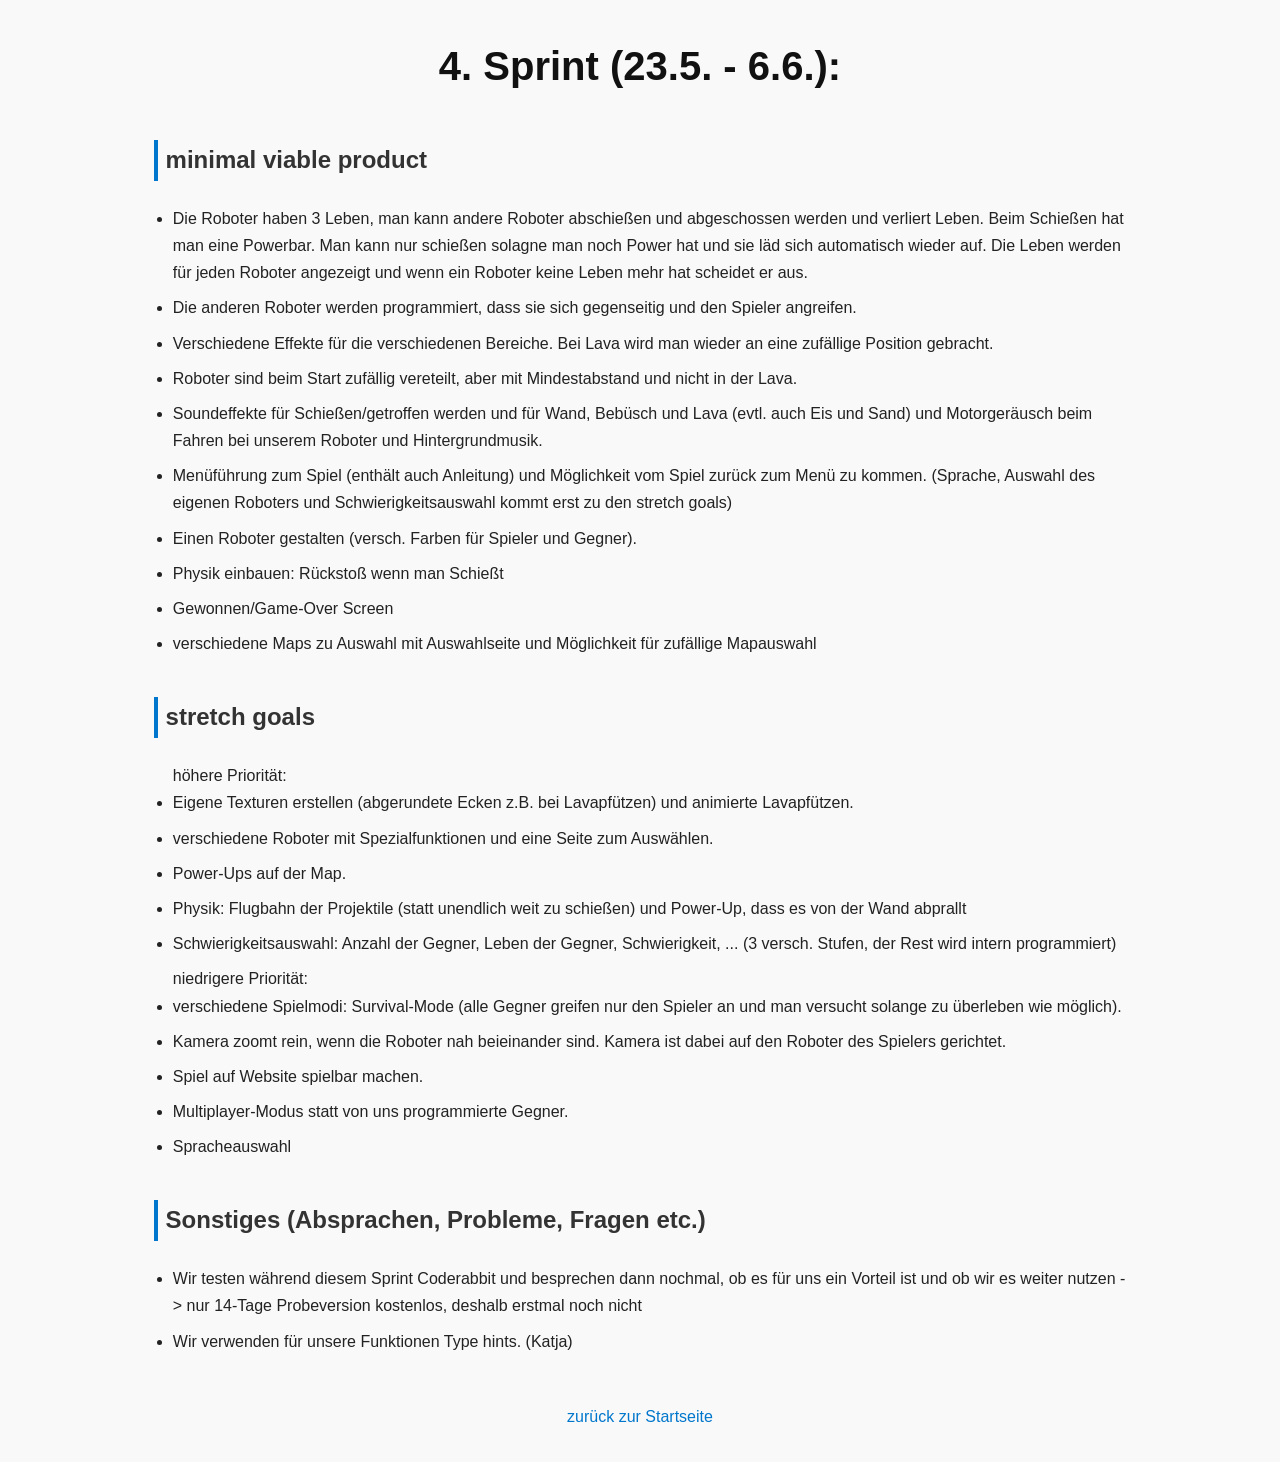
==== docs/Sprint_4/sprint4.html @ 11c81744 "remove names from goals and add decision for coderabbit" ====
<!DOCTYPE html>
<html>
<head>
    <meta charset="UTF-8">
    <title>4. Sprint</title>
    <link rel="stylesheet" href="../style.css">
</head>
<body>
    <h1>4. Sprint (23.5. - 6.6.):</h1>
    <h3>minimal viable product</h3>
    <ul>
        <li>
            Die Roboter haben 3 Leben, man kann andere Roboter abschießen und abgeschossen werden und verliert Leben.
            Beim Schießen hat man eine Powerbar. Man kann nur schießen solagne man noch Power hat und sie läd sich automatisch wieder auf.
            Die Leben werden für jeden Roboter angezeigt und wenn ein Roboter keine Leben mehr hat scheidet er aus.
        </li>
        <li>
            Die anderen Roboter werden programmiert, dass sie sich gegenseitig und den Spieler angreifen.
        </li>
        <li>
            Verschiedene Effekte für die verschiedenen Bereiche. Bei Lava wird man wieder an eine zufällige Position gebracht.
        </li>
        <li>
            Roboter sind beim Start zufällig vereteilt, aber mit Mindestabstand und nicht in der Lava.
        </li>
        <li>
            Soundeffekte für Schießen/getroffen werden und für Wand, Bebüsch und Lava (evtl. auch Eis und Sand)
            und Motorgeräusch beim Fahren bei unserem Roboter und Hintergrundmusik.
        </li>
        <li>
            Menüführung zum Spiel (enthält auch Anleitung) und Möglichkeit vom Spiel zurück zum Menü zu kommen.
            (Sprache, Auswahl des eigenen Roboters und Schwierigkeitsauswahl kommt erst zu den stretch goals)
        </li>
        <li>
            Einen Roboter gestalten (versch. Farben für Spieler und Gegner).
        </li>
        <li>
            Physik einbauen: Rückstoß wenn man Schießt
        </li>
        <li>
            Gewonnen/Game-Over Screen
        </li>
        <li>
            verschiedene Maps zu Auswahl mit Auswahlseite und Möglichkeit für zufällige Mapauswahl
        </li>
    </ul>
    <h3>stretch goals</h3>
    <ul>
        höhere Priorität:
        <li>
            Eigene Texturen erstellen (abgerundete Ecken z.B. bei Lavapfützen) und animierte Lavapfützen.
        </li>
        <li>
            verschiedene Roboter mit Spezialfunktionen und eine Seite zum Auswählen.
        </li>
        <li>
            Power-Ups auf der Map.
        </li>
        <li>
            Physik: Flugbahn der Projektile (statt unendlich weit zu schießen) und Power-Up, dass es von der Wand abprallt
        </li>
        <li>
            Schwierigkeitsauswahl: Anzahl der Gegner, Leben der Gegner, Schwierigkeit, ...
            (3 versch. Stufen, der Rest wird intern programmiert)
        </li>
        niedrigere Priorität:
        <li>
            verschiedene Spielmodi: Survival-Mode (alle Gegner greifen nur den Spieler an und man versucht solange zu überleben
            wie möglich).
        </li>
        <li>
            Kamera zoomt rein, wenn die Roboter nah beieinander sind. Kamera ist dabei auf den Roboter des Spielers gerichtet.
        </li>
        <li>
            Spiel auf Website spielbar machen.
        </li>
        <li>
            Multiplayer-Modus statt von uns programmierte Gegner.
        </li>
        <li>
            Spracheauswahl
        </li>
    </ul>
    
    <h3>Sonstiges (Absprachen, Probleme, Fragen etc.)</h3>
    <ul>
        <li>
            Wir testen während diesem Sprint Coderabbit und besprechen dann nochmal, ob es für uns ein Vorteil ist
            und ob wir es weiter nutzen -> nur 14-Tage Probeversion kostenlos, deshalb erstmal noch nicht
        </li>
        <li>
            Wir verwenden für unsere Funktionen Type hints.
            (Katja)
        </li>
    </ul>
    
    <a style="display: block; text-align: center;" href="../index.html">zurück zur Startseite</a>
</body>
</html>
---- docs/style.css ----
/* Grundlayout */
body {
    background-color: #f9f9f9;
    font-family: 'Inter', 'Segoe UI', Tahoma, sans-serif;
    color: #222;
    margin: 0;
    padding: 0 12%;
    line-height: 1.7;
}

/* Überschriften */
h1 {
    text-align: center;
    font-size: 2.5rem;
    color: #111;
    margin-top: 2rem;
}

h2, h3 {
    margin-top: 2.5rem;
    color: #333;
    font-size: 1.5rem;
    border-left: 4px solid #0077cc;
    padding-left: 0.5rem;
}

/* Listen */
ul {
    padding-left: 1.2rem;
    margin: 1rem 0;
}

ul li {
    margin-bottom: 0.5rem;
    font-size: 1rem;
}

/* Farbige Listenelemente */
li[style*="black"] { color: #444; }
li[style*="green"] { color: #317c2f; }
li[style*="red"] { color: #c0392b; }
li[style*="orange"] { color: #e67e22; }
li[style*="lightskyblue"] { color: #3498db; }

/* Text */
p {
    margin: 1rem 0;
    font-size: 1.05rem;
}

/* Code-Styling */
code {
    background-color: #f0f0f0;
    font-family: 'Courier New', monospace;
    padding: 0.2em 0.4em;
    border-radius: 4px;
    color: #555;
}

/* Bilder */
img {
    display: block;
    margin: 1rem auto;
    max-width: 100%;
    border-radius: 6px;
    box-shadow: 0 2px 8px rgba(0,0,0,0.05);
}

/* Videos */
video {
    display: block;
    margin: 1rem auto;
    max-width: 100%;
    border-radius: 6px;
    box-shadow: 0 2px 8px rgba(0,0,0,0.05);
}

/* Link unten */
a {
    display: block;
    text-align: center;
    margin: 3rem 0 2rem;
    font-size: 1rem;
    text-decoration: none;
    color: #0077cc;
    transition: color 0.3s ease;
}

a:hover {
    color: #005fa3;
}
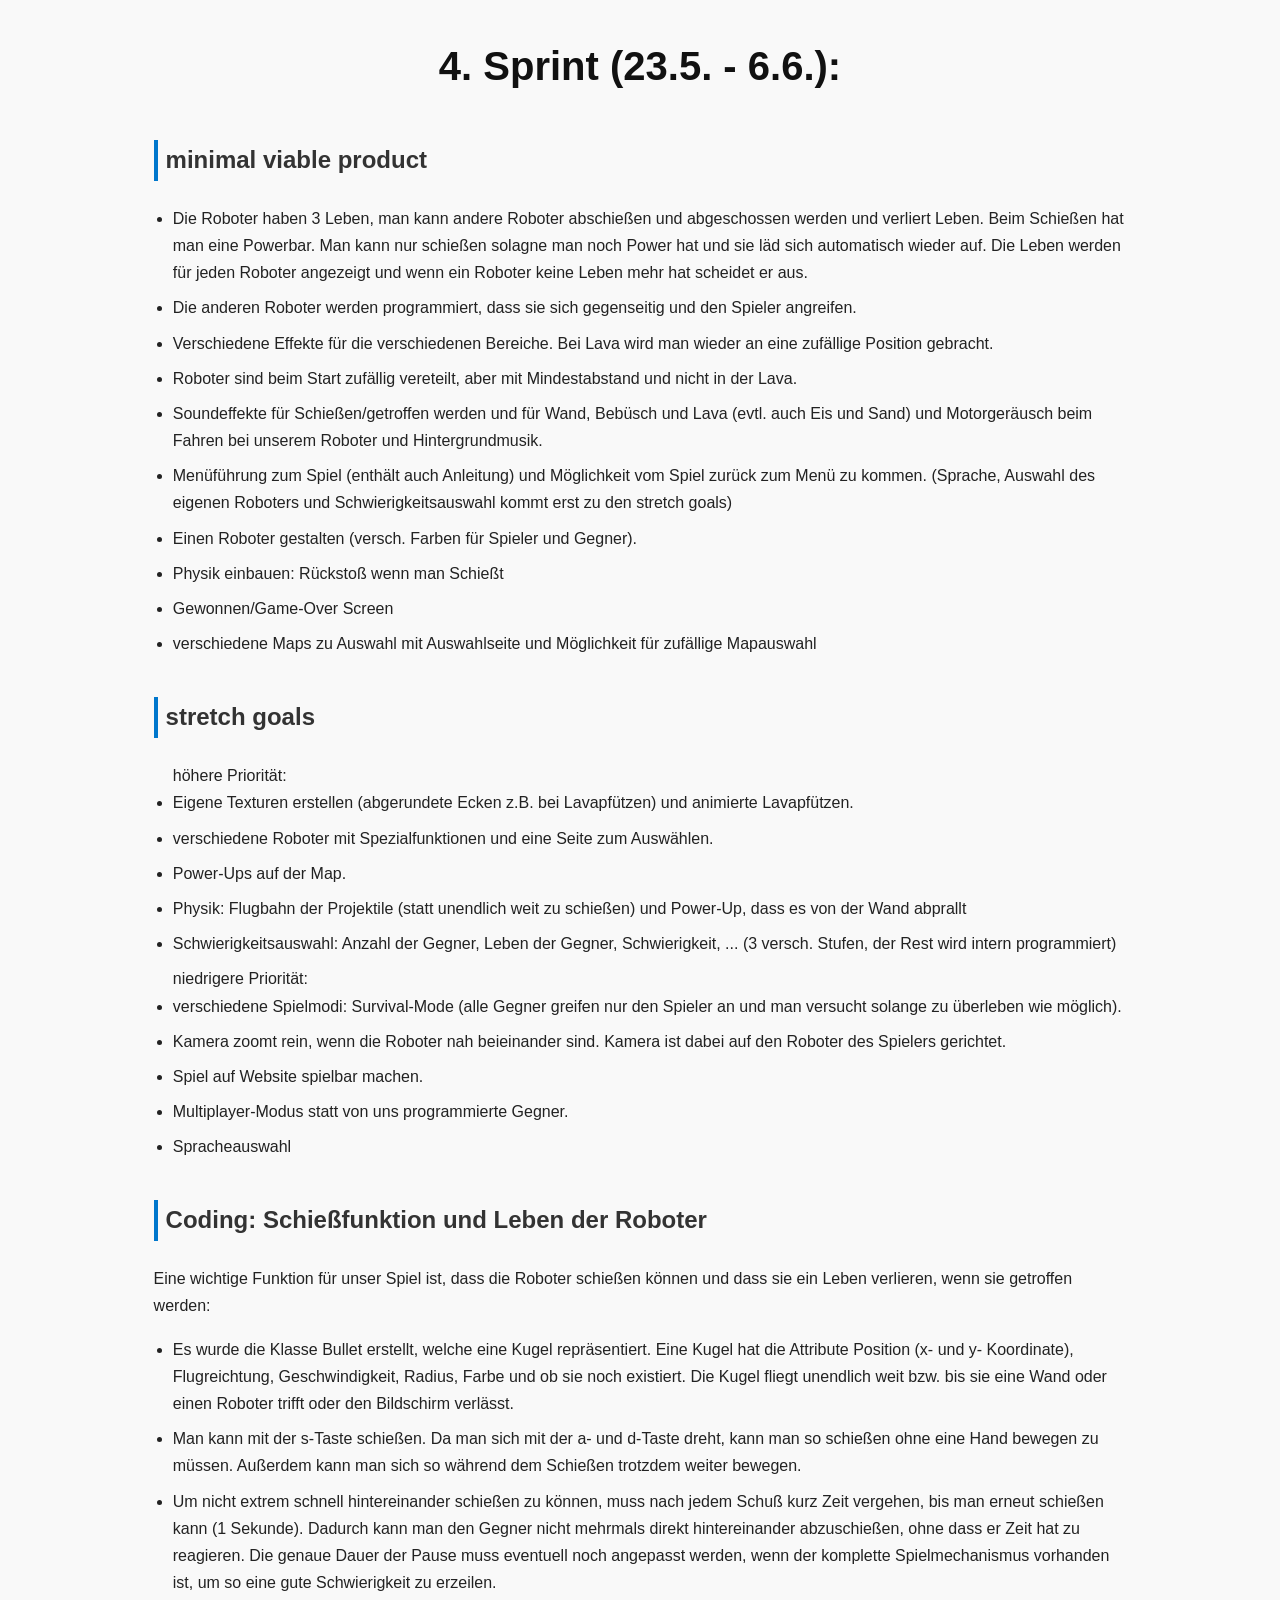
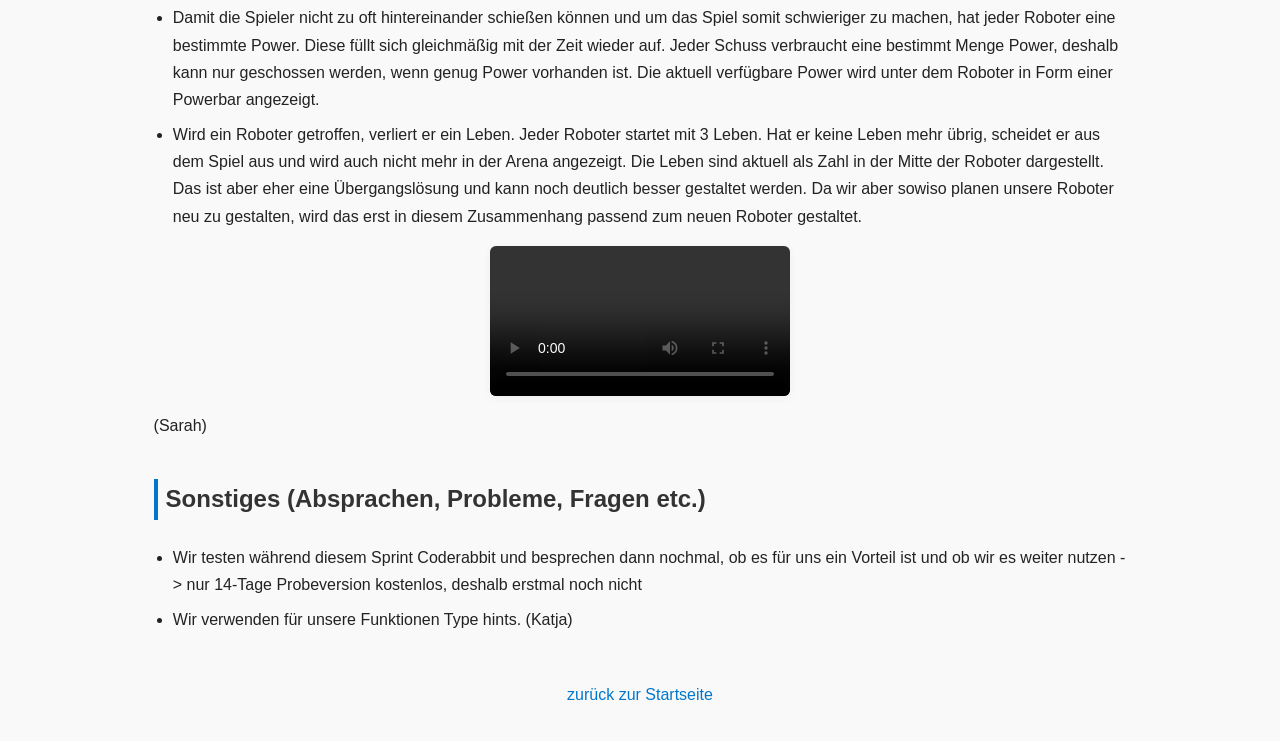
==== commit 6f1b4b4e: "add documentation for lives and shooting" ====
--- a/docs/Sprint_4/sprint4.html
+++ b/docs/Sprint_4/sprint4.html
@@ -81,6 +81,42 @@
             Spracheauswahl
         </li>
     </ul>
+
+    <h3>Coding: Schießfunktion und Leben der Roboter</h3>
+    Eine wichtige Funktion für unser Spiel ist, dass die Roboter schießen können und dass sie ein Leben verlieren, 
+    wenn sie getroffen werden:
+    <ul>
+        <li>
+            Es wurde die Klasse Bullet erstellt, welche eine Kugel repräsentiert. Eine Kugel hat die Attribute Position (x- und y-
+            Koordinate), Flugreichtung, Geschwindigkeit, Radius, Farbe und ob sie noch existiert. Die Kugel fliegt unendlich weit
+             bzw. bis sie eine Wand oder einen Roboter trifft oder den Bildschirm verlässt.
+        </li>
+        <li>
+            Man kann mit der s-Taste schießen. Da man sich mit der a- und d-Taste dreht, kann man so schießen ohne eine Hand bewegen zu müssen.
+            Außerdem kann man sich so während dem Schießen trotzdem weiter bewegen.
+        </li>
+        <li>
+            Um nicht extrem schnell hintereinander schießen zu können, muss nach jedem Schuß kurz Zeit vergehen, bis man erneut schießen kann
+             (1 Sekunde). Dadurch kann man den Gegner nicht mehrmals direkt hintereinander abzuschießen, 
+            ohne dass er Zeit hat zu reagieren. Die genaue Dauer der Pause muss eventuell noch angepasst werden, wenn der komplette Spielmechanismus
+            vorhanden ist, um so eine gute Schwierigkeit zu erzeilen.
+        </li>
+        <li>
+            Damit die Spieler nicht zu oft hintereinander schießen können und um das Spiel somit schwieriger zu machen, hat jeder Roboter eine bestimmte Power.
+            Diese füllt sich gleichmäßig mit der Zeit wieder auf. Jeder Schuss verbraucht eine bestimmt Menge Power, 
+            deshalb kann nur geschossen werden, wenn genug Power vorhanden ist. Die aktuell verfügbare Power wird unter dem Roboter in Form einer Powerbar angezeigt.
+        </li>
+        <li>Wird ein Roboter getroffen, verliert er ein Leben. Jeder Roboter startet mit 3 Leben. Hat er keine Leben mehr übrig, scheidet er aus dem Spiel aus 
+            und wird auch nicht mehr in der Arena angezeigt.
+            Die Leben sind aktuell als Zahl in der Mitte der Roboter dargestellt. Das ist aber eher eine Übergangslösung und kann noch deutlich besser gestaltet werden.
+            Da wir aber sowiso planen unsere Roboter neu zu gestalten, wird das erst in diesem Zusammenhang passend zum neuen Roboter gestaltet.
+        </li>
+    </ul>
+    <video controls>
+        <source src="screenshots/video_shooting_lives.mp4" type="video/mp4">
+        Das Video kann nicht angezeigt werden.
+    </video>
+    (Sarah)
     
     <h3>Sonstiges (Absprachen, Probleme, Fragen etc.)</h3>
     <ul>
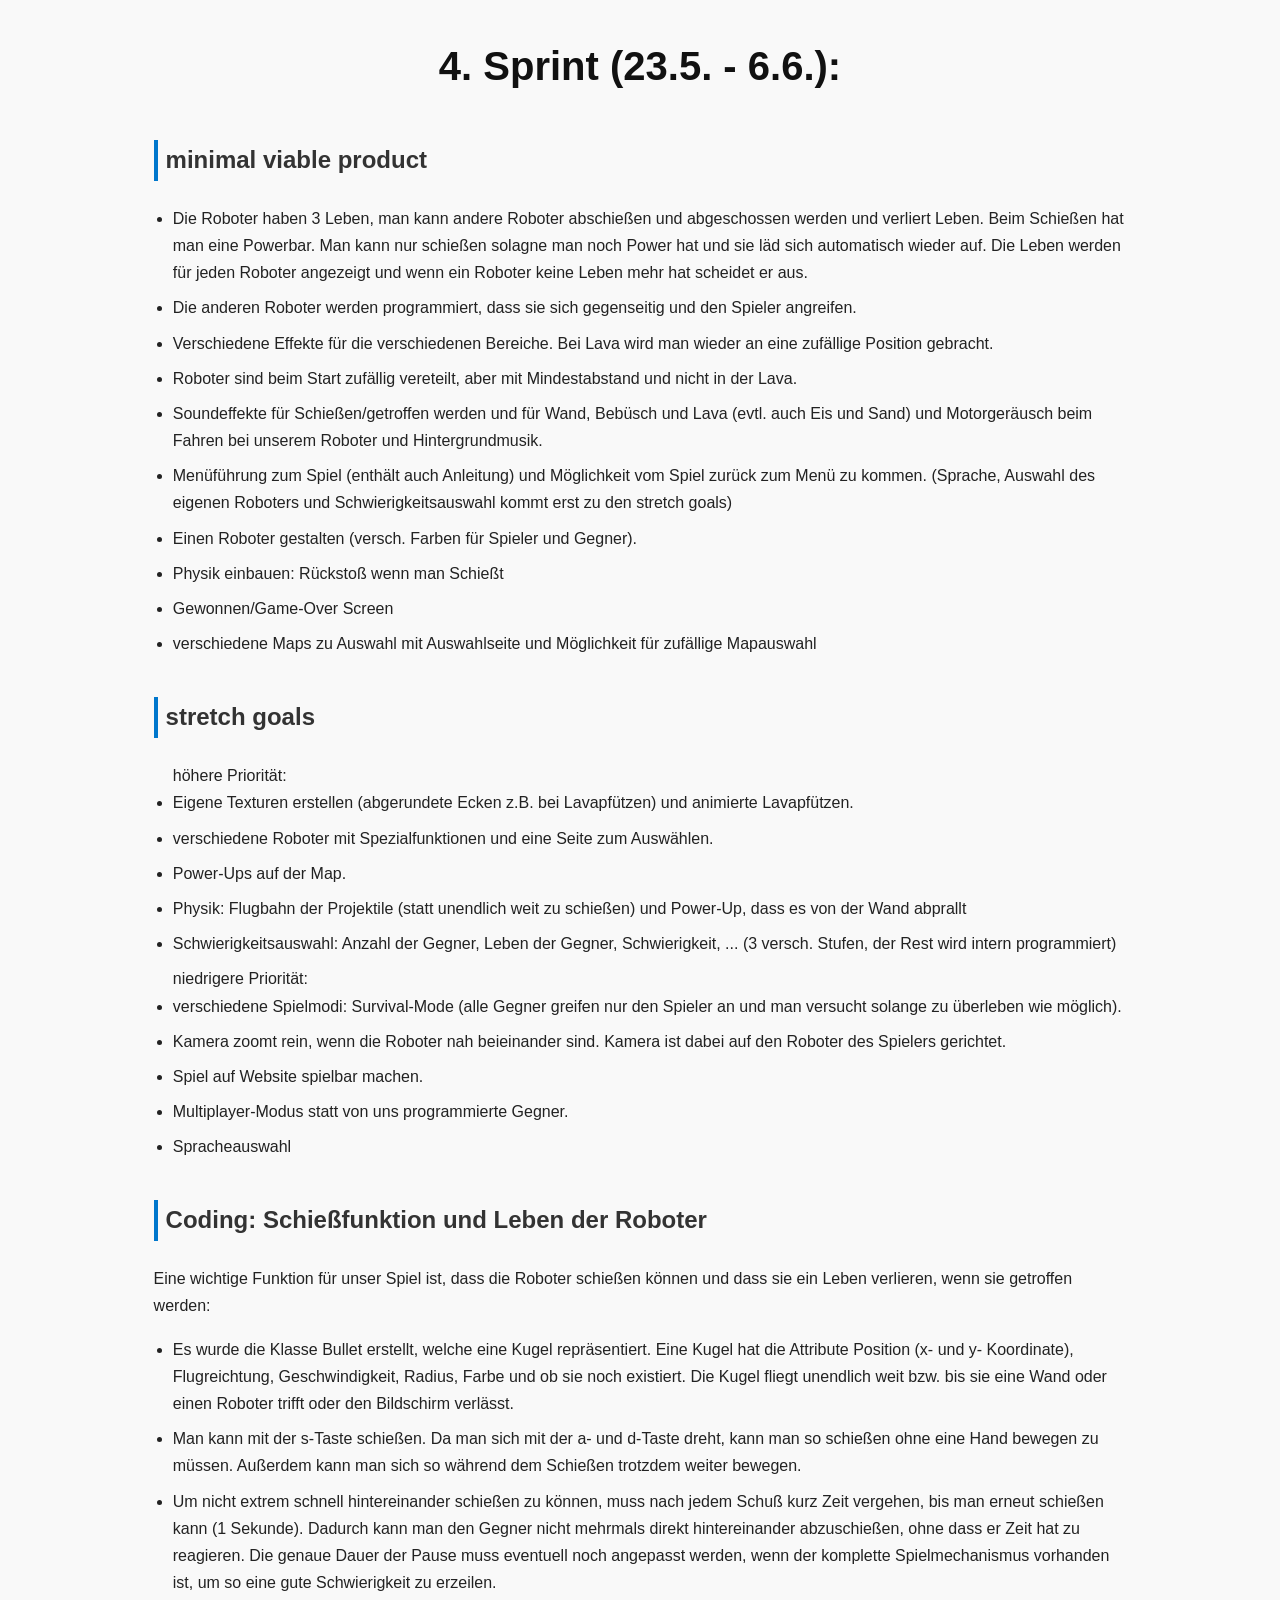
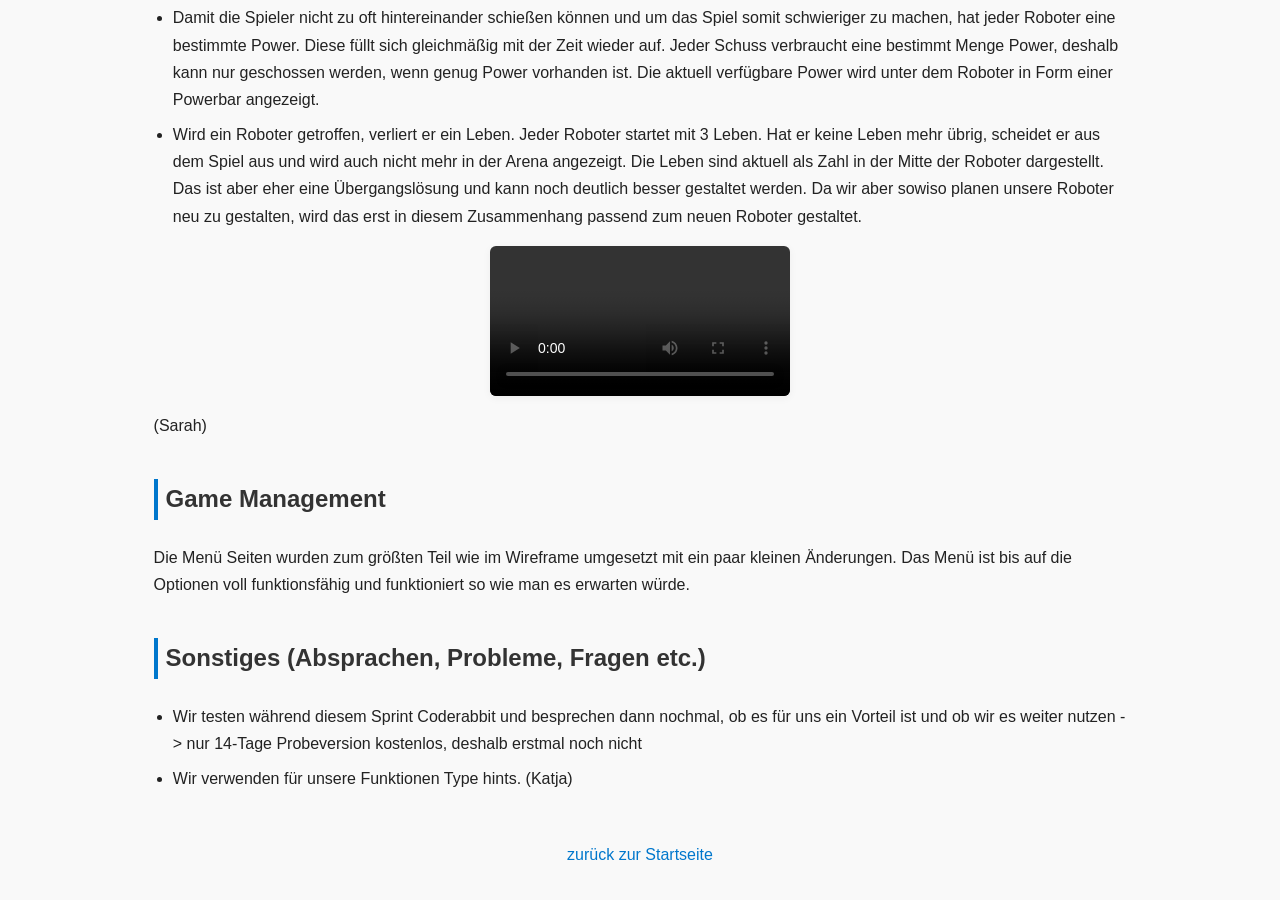
==== commit 4b1f4224: "nico text" ====
--- a/docs/Sprint_4/sprint4.html
+++ b/docs/Sprint_4/sprint4.html
@@ -117,6 +117,10 @@
         Das Video kann nicht angezeigt werden.
     </video>
     (Sarah)
+
+    <h3>Game Management</h3>
+    Die Menü Seiten wurden zum größten Teil wie im Wireframe umgesetzt mit ein paar kleinen Änderungen.
+    Das Menü ist bis auf die Optionen voll funktionsfähig und funktioniert so wie man es erwarten würde.
     
     <h3>Sonstiges (Absprachen, Probleme, Fragen etc.)</h3>
     <ul>
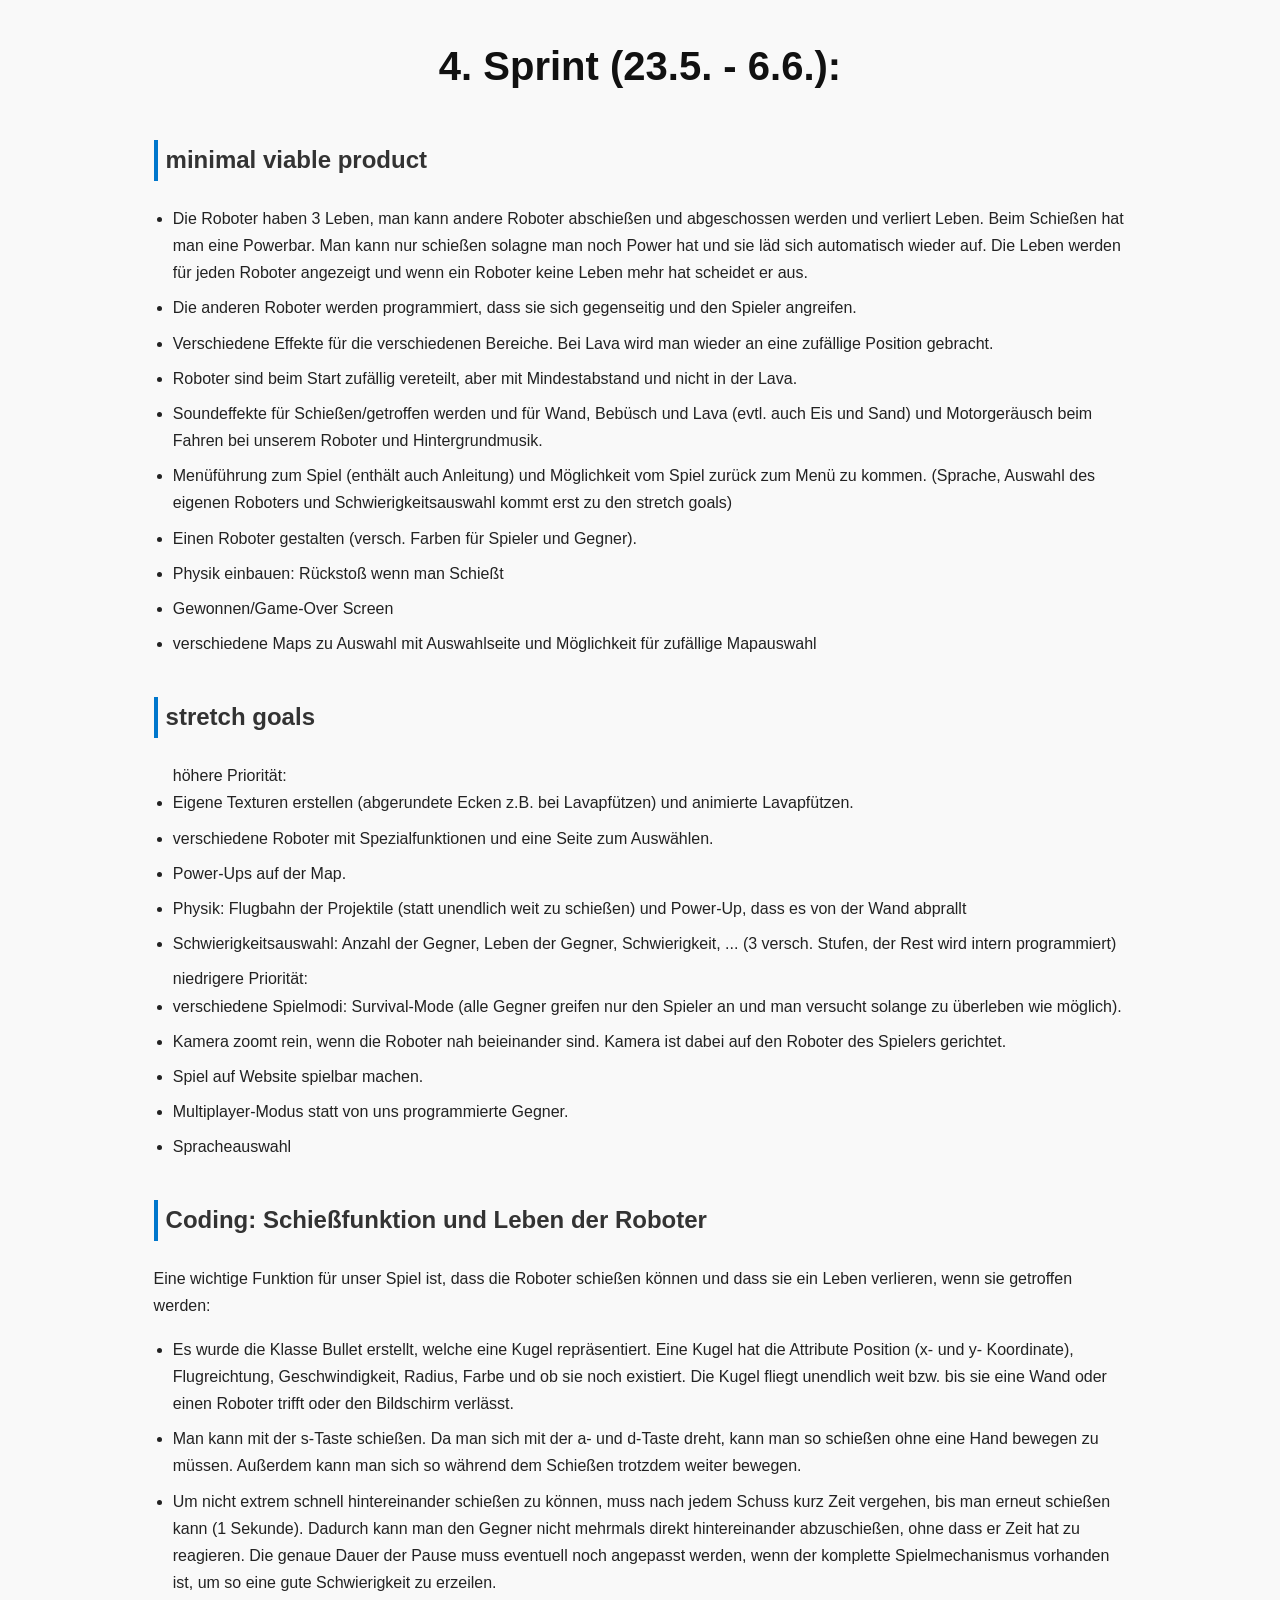
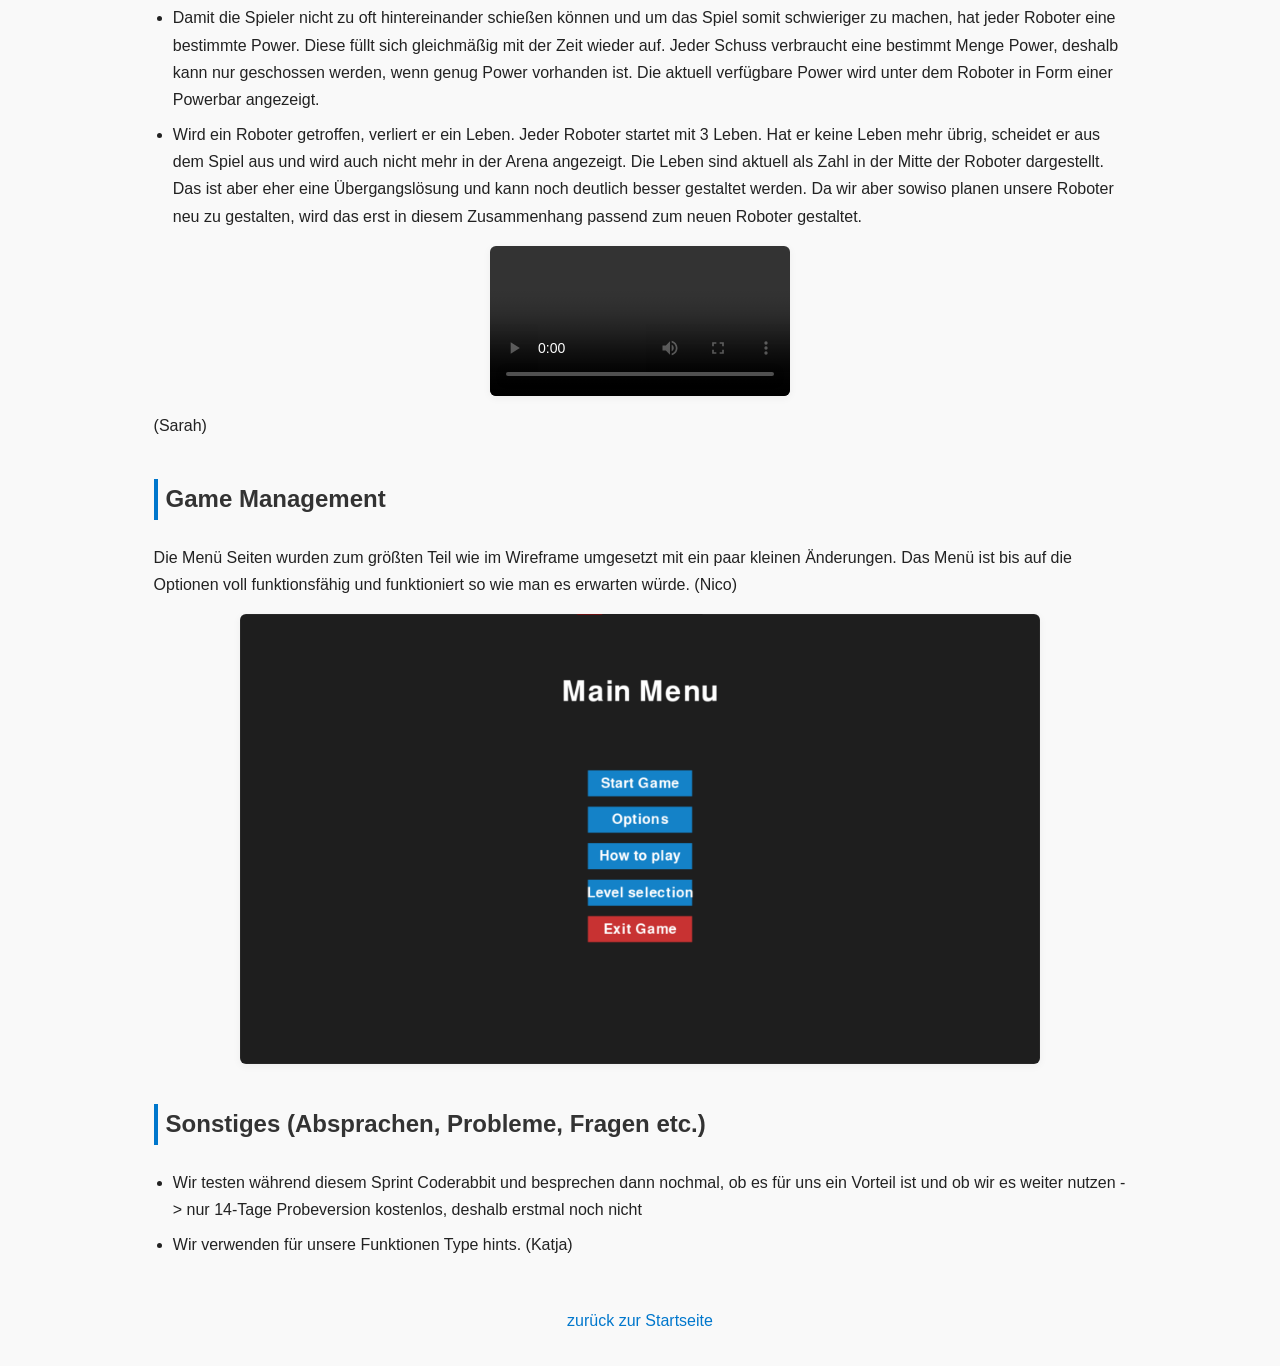
==== commit 6873bb23: "Screenshot and Typo" ====
--- a/docs/Sprint_4/sprint4.html
+++ b/docs/Sprint_4/sprint4.html
@@ -96,7 +96,7 @@
             Außerdem kann man sich so während dem Schießen trotzdem weiter bewegen.
         </li>
         <li>
-            Um nicht extrem schnell hintereinander schießen zu können, muss nach jedem Schuß kurz Zeit vergehen, bis man erneut schießen kann
+            Um nicht extrem schnell hintereinander schießen zu können, muss nach jedem Schuss kurz Zeit vergehen, bis man erneut schießen kann
              (1 Sekunde). Dadurch kann man den Gegner nicht mehrmals direkt hintereinander abzuschießen, 
             ohne dass er Zeit hat zu reagieren. Die genaue Dauer der Pause muss eventuell noch angepasst werden, wenn der komplette Spielmechanismus
             vorhanden ist, um so eine gute Schwierigkeit zu erzeilen.
@@ -120,7 +120,8 @@
 
     <h3>Game Management</h3>
     Die Menü Seiten wurden zum größten Teil wie im Wireframe umgesetzt mit ein paar kleinen Änderungen.
-    Das Menü ist bis auf die Optionen voll funktionsfähig und funktioniert so wie man es erwarten würde.
+    Das Menü ist bis auf die Optionen voll funktionsfähig und funktioniert so wie man es erwarten würde. (Nico)
+    <img src="screenshots/Menu.png" alt="Main Menu" width="800">
     
     <h3>Sonstiges (Absprachen, Probleme, Fragen etc.)</h3>
     <ul>
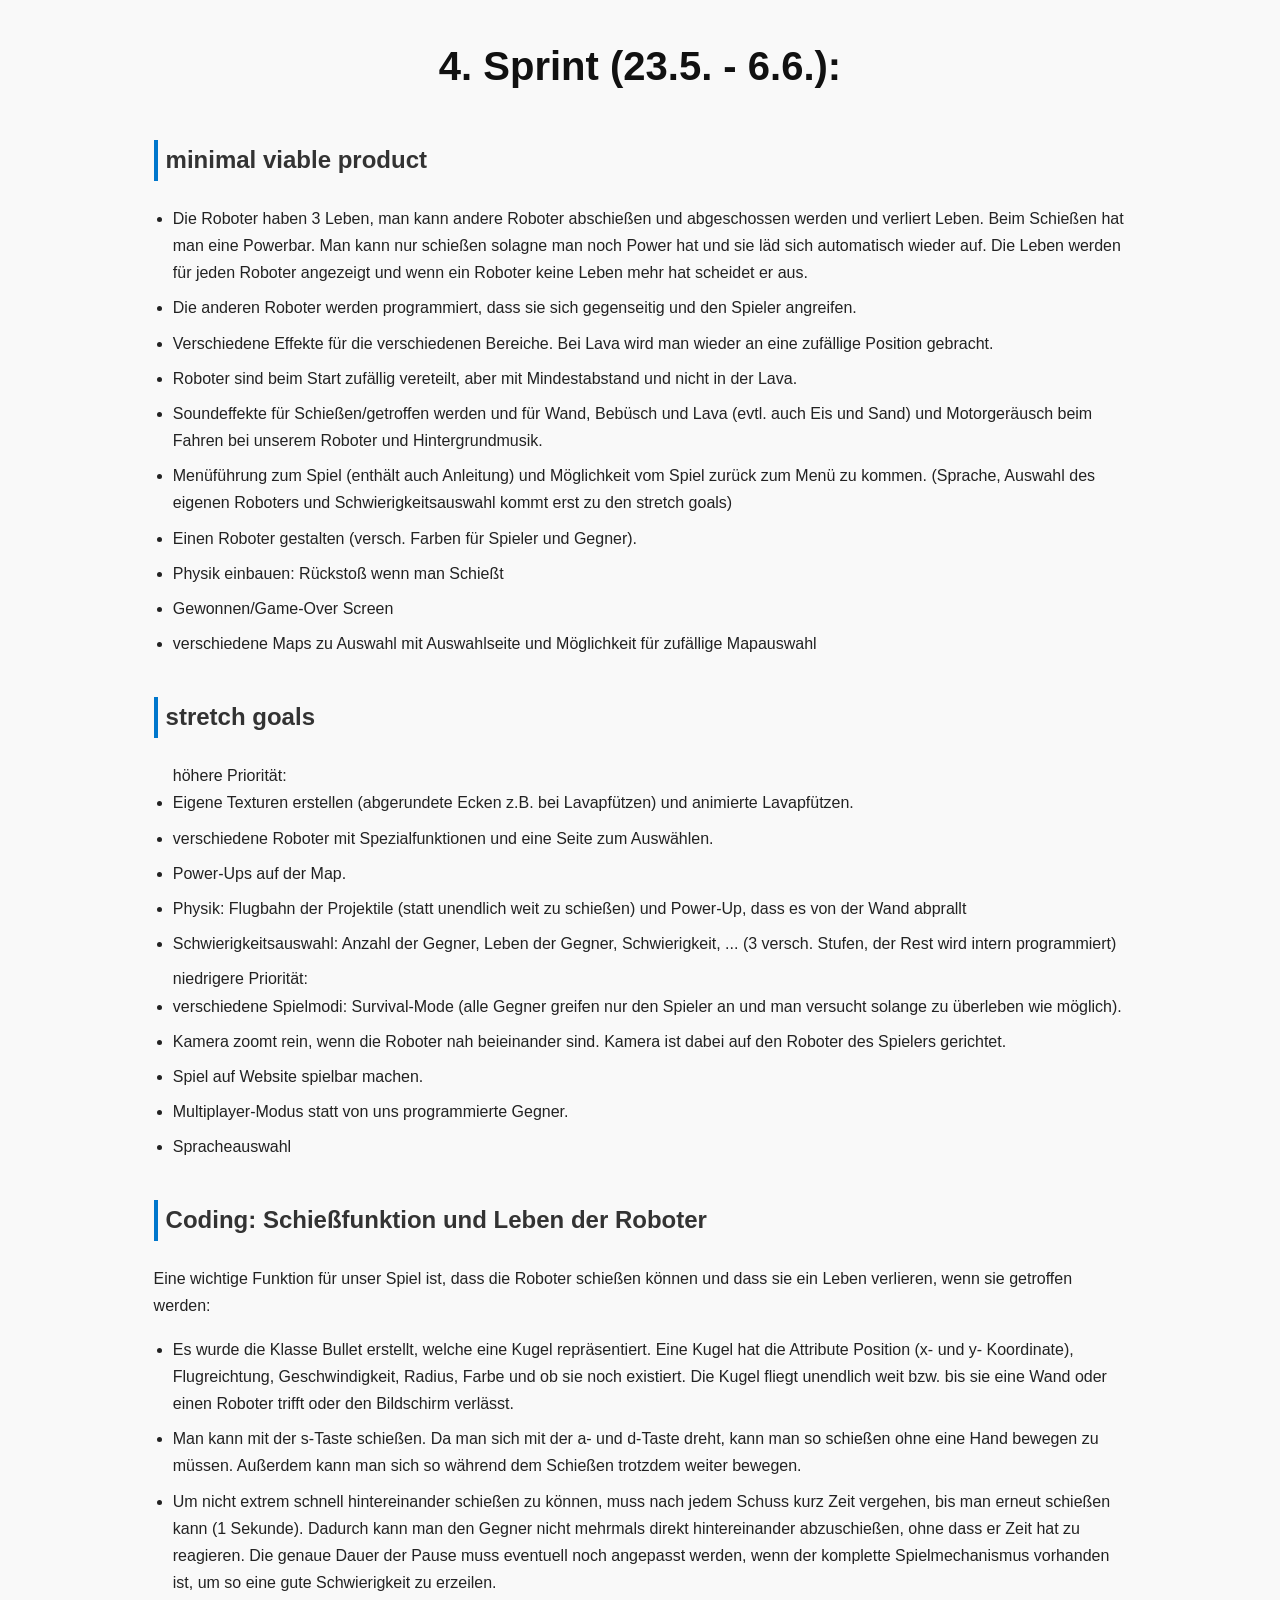
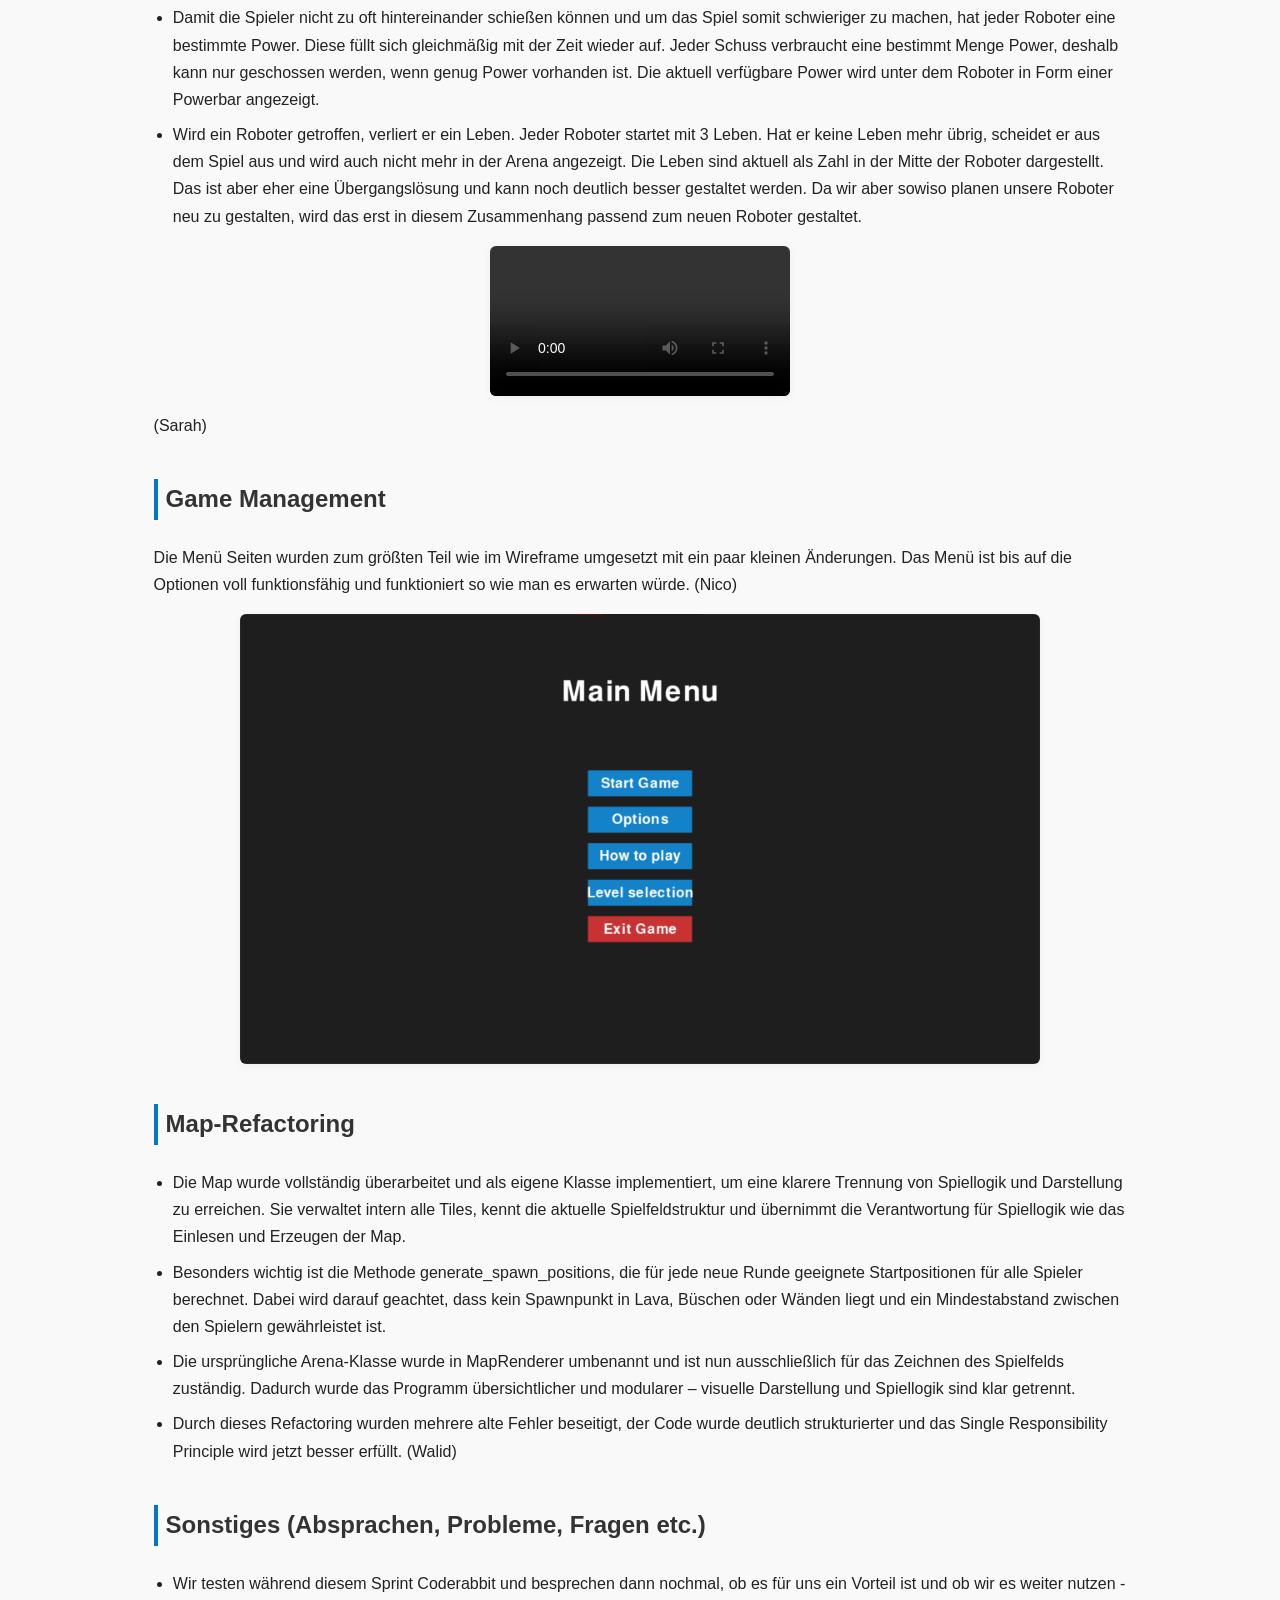
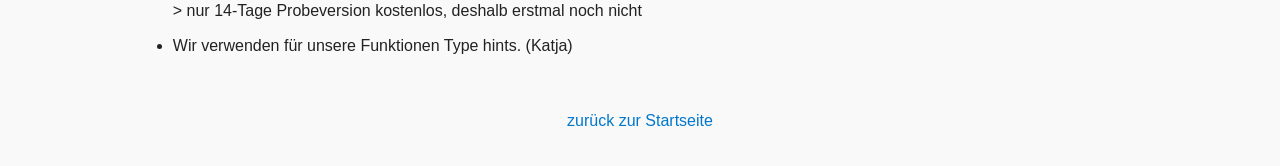
==== commit 8f6079e2: "added documentation for map-refactoring" ====
--- a/docs/Sprint_4/sprint4.html
+++ b/docs/Sprint_4/sprint4.html
@@ -122,7 +122,26 @@
     Die Menü Seiten wurden zum größten Teil wie im Wireframe umgesetzt mit ein paar kleinen Änderungen.
     Das Menü ist bis auf die Optionen voll funktionsfähig und funktioniert so wie man es erwarten würde. (Nico)
     <img src="screenshots/Menu.png" alt="Main Menu" width="800">
-    
+
+    <h3>Map-Refactoring</h3>
+<ul>
+  <li>
+    Die Map wurde vollständig überarbeitet und als eigene Klasse implementiert, um eine klarere Trennung von Spiellogik und Darstellung zu erreichen.
+    Sie verwaltet intern alle Tiles, kennt die aktuelle Spielfeldstruktur und übernimmt die Verantwortung für Spiellogik wie das Einlesen und Erzeugen der Map.
+  </li>
+  <li>
+    Besonders wichtig ist die Methode generate_spawn_positions, die für jede neue Runde geeignete Startpositionen für alle Spieler berechnet.
+    Dabei wird darauf geachtet, dass kein Spawnpunkt in Lava, Büschen oder Wänden liegt und ein Mindestabstand zwischen den Spielern gewährleistet ist.
+  </li>
+  <li>
+    Die ursprüngliche Arena-Klasse wurde in MapRenderer umbenannt und ist nun ausschließlich für das Zeichnen des Spielfelds zuständig.
+    Dadurch wurde das Programm übersichtlicher und modularer – visuelle Darstellung und Spiellogik sind klar getrennt.
+  </li>
+  <li>
+    Durch dieses Refactoring wurden mehrere alte Fehler beseitigt, der Code wurde deutlich strukturierter und das Single Responsibility Principle wird jetzt besser erfüllt. (Walid)
+  </li>
+</ul>
+
     <h3>Sonstiges (Absprachen, Probleme, Fragen etc.)</h3>
     <ul>
         <li>
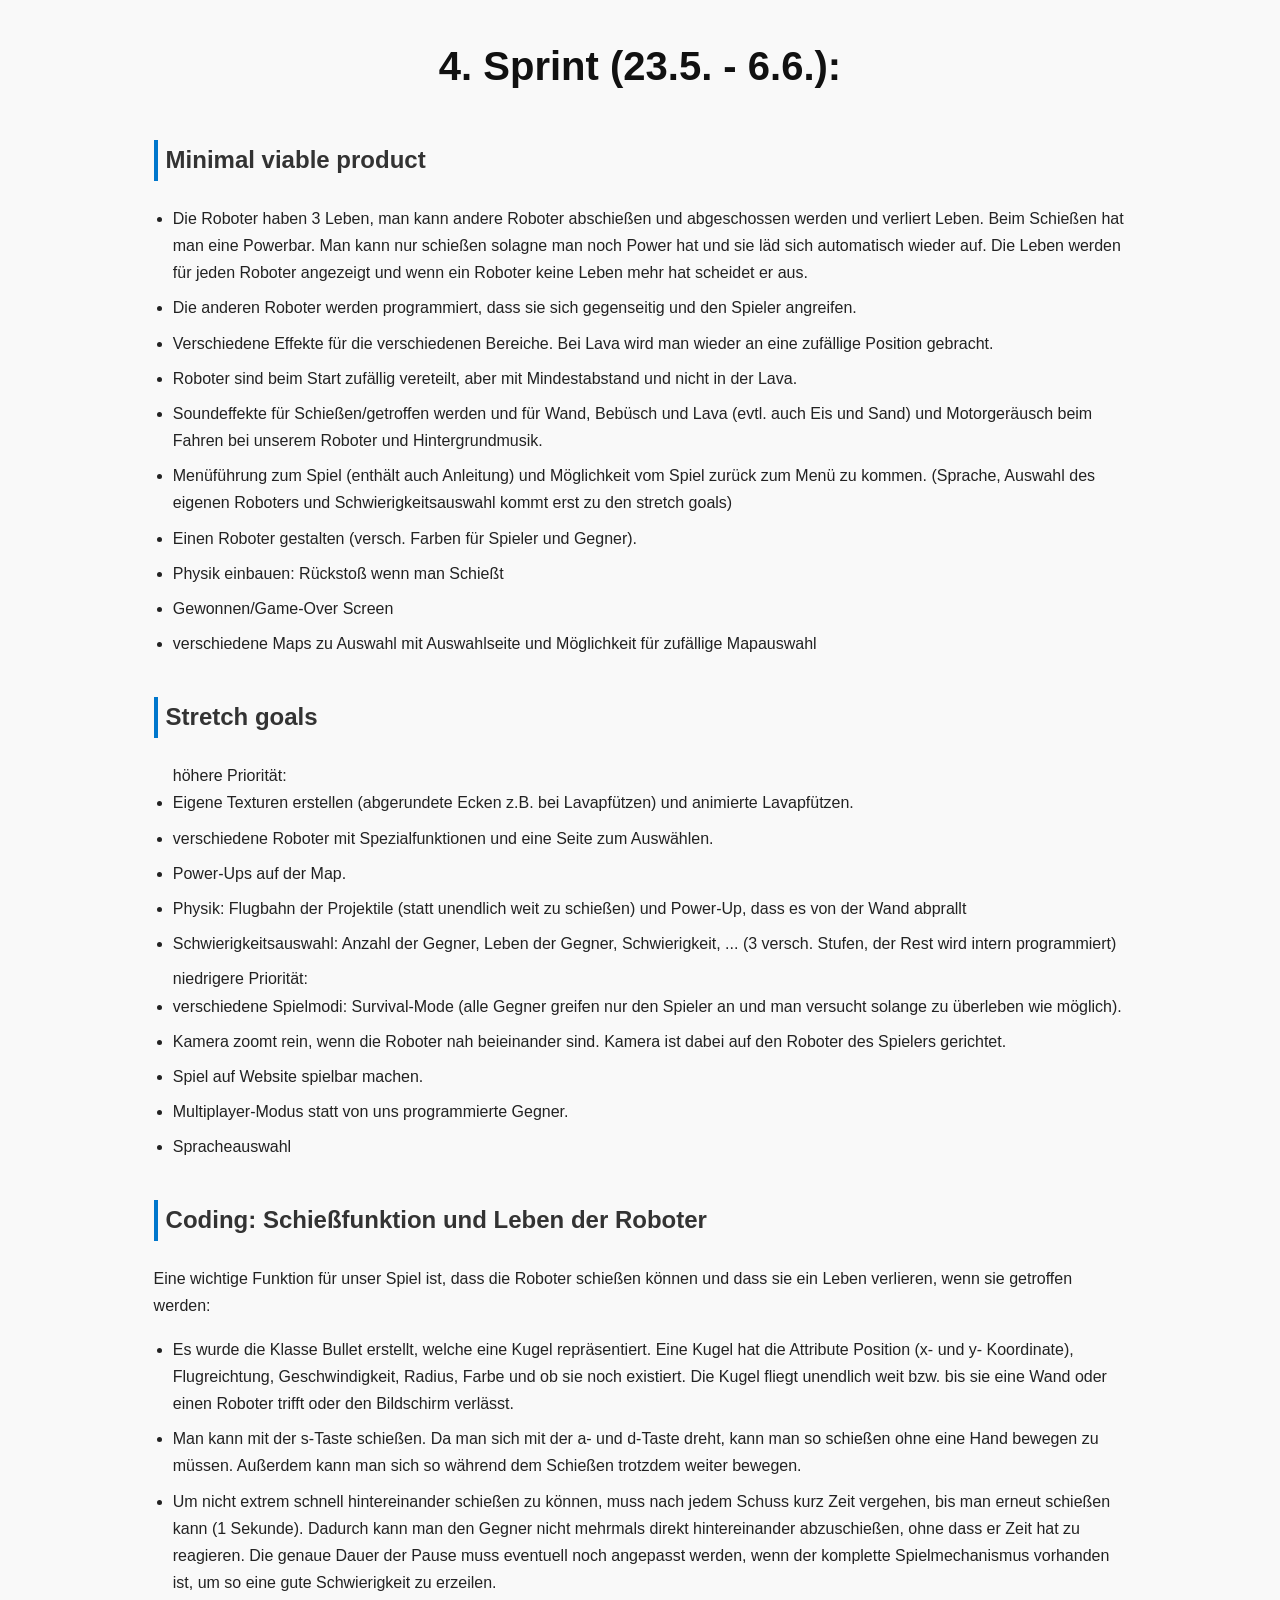
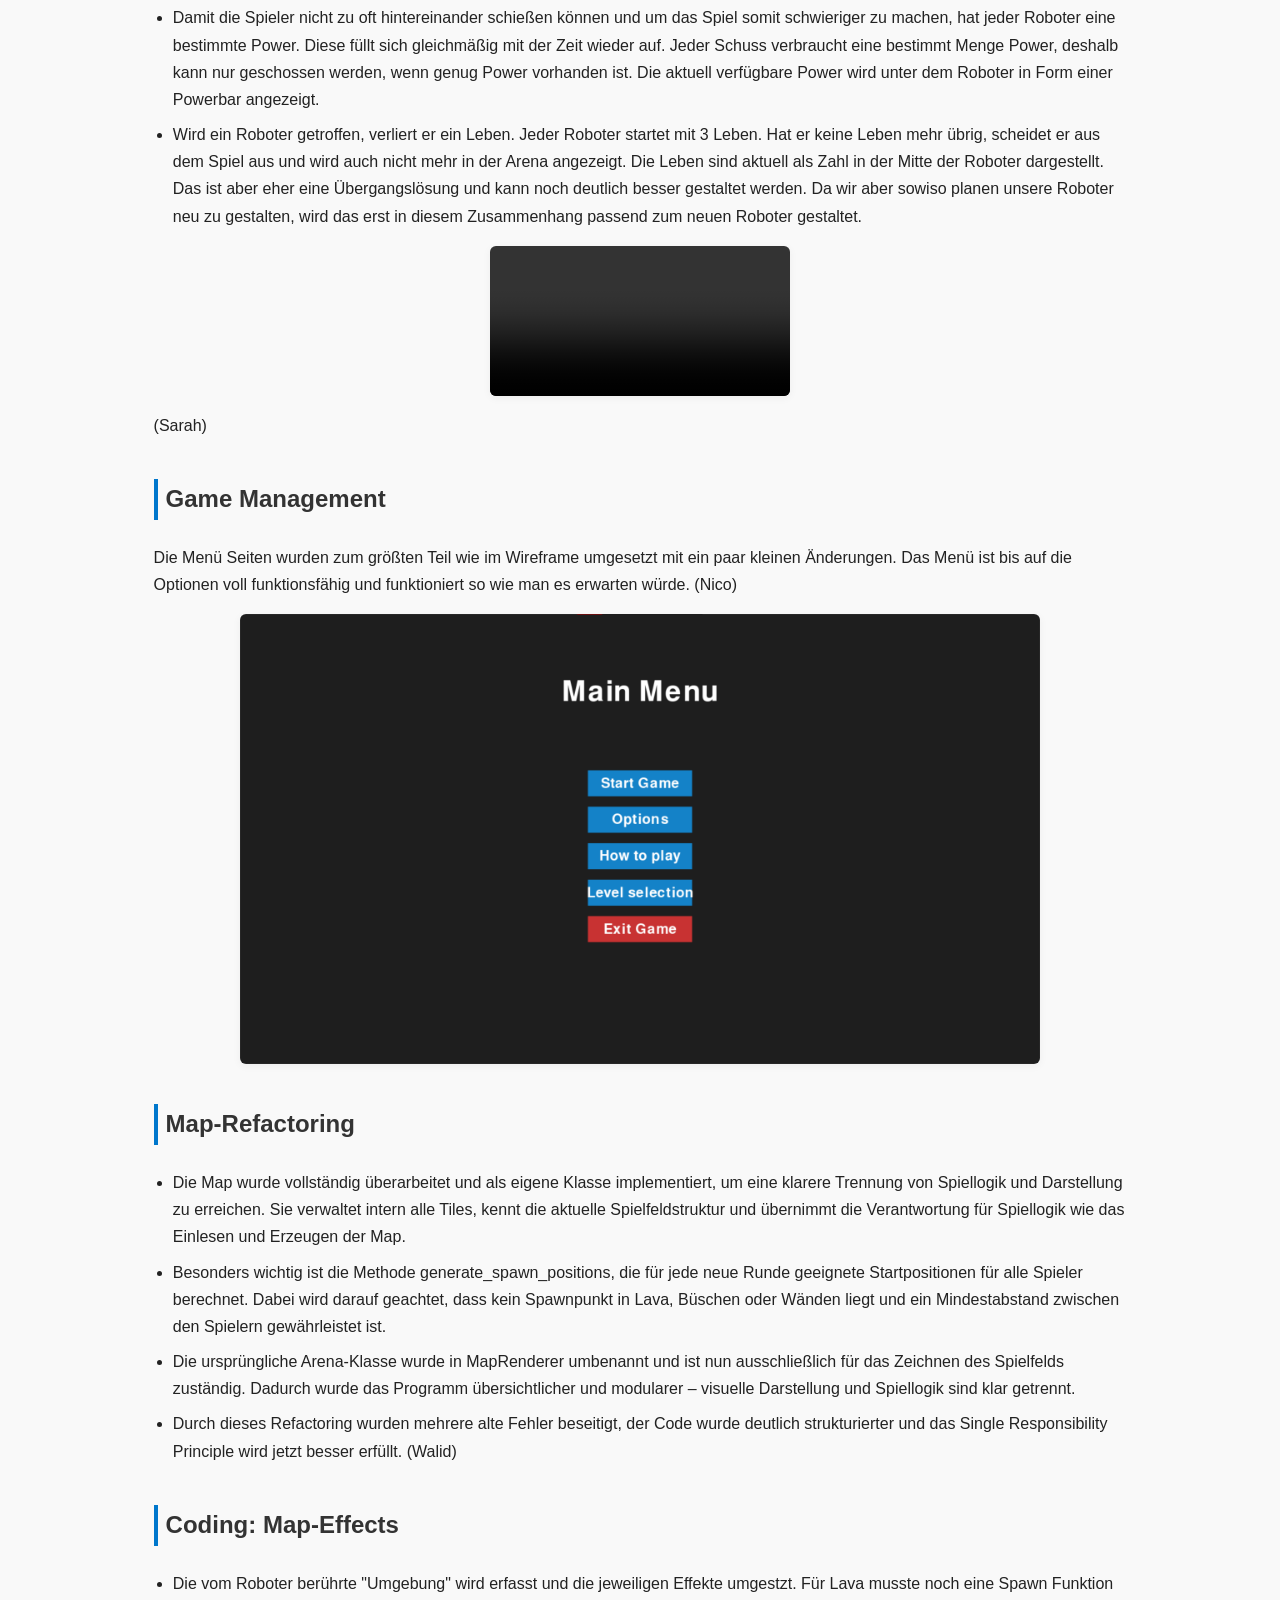
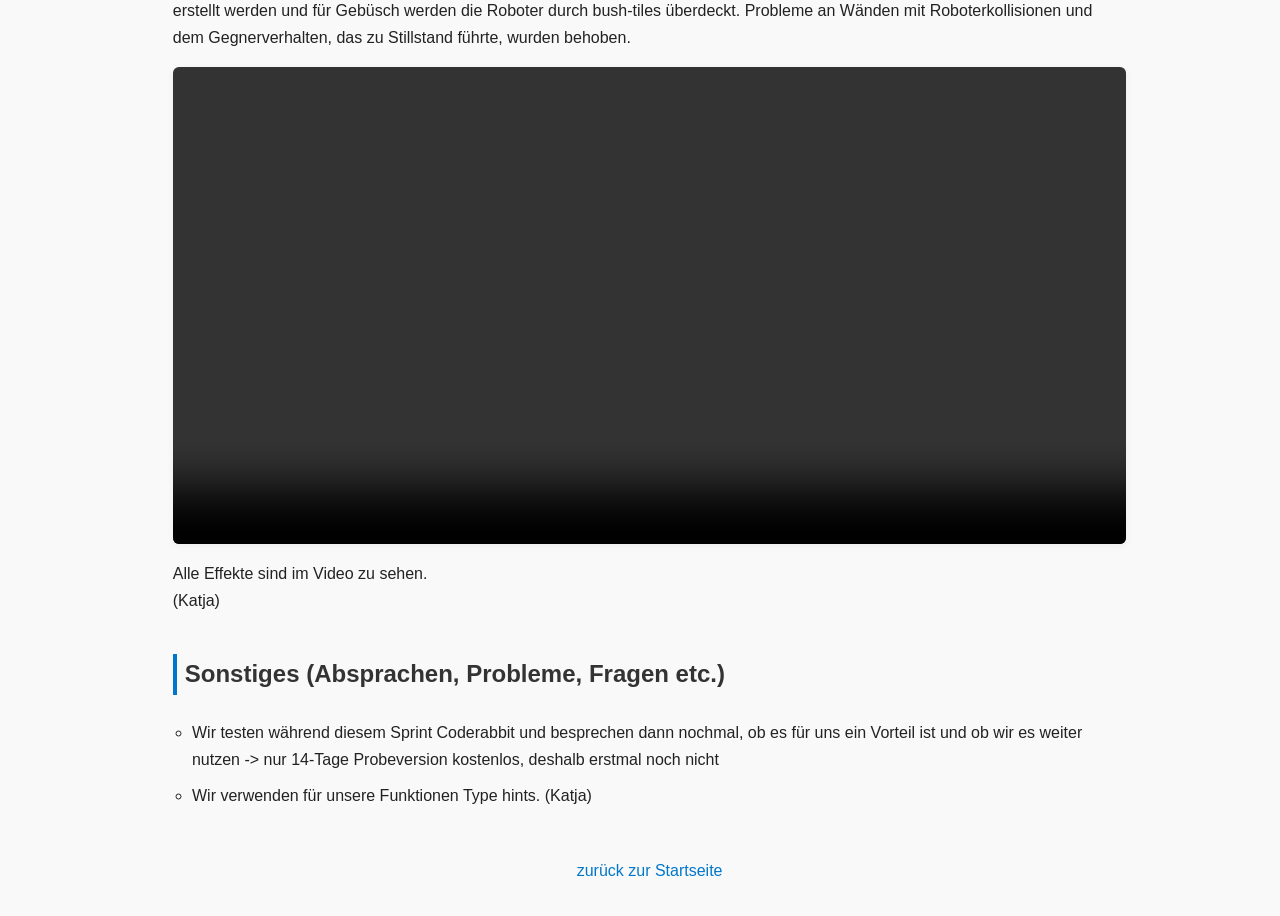
==== commit 17fd74f4: "katja text + video" ====
--- a/docs/Sprint_4/sprint4.html
+++ b/docs/Sprint_4/sprint4.html
@@ -7,7 +7,7 @@
 </head>
 <body>
     <h1>4. Sprint (23.5. - 6.6.):</h1>
-    <h3>minimal viable product</h3>
+    <h3>Minimal viable product</h3>
     <ul>
         <li>
             Die Roboter haben 3 Leben, man kann andere Roboter abschießen und abgeschossen werden und verliert Leben.
@@ -44,7 +44,7 @@
             verschiedene Maps zu Auswahl mit Auswahlseite und Möglichkeit für zufällige Mapauswahl
         </li>
     </ul>
-    <h3>stretch goals</h3>
+    <h3>Stretch goals</h3>
     <ul>
         höhere Priorität:
         <li>
@@ -124,23 +124,36 @@
     <img src="screenshots/Menu.png" alt="Main Menu" width="800">
 
     <h3>Map-Refactoring</h3>
-<ul>
-  <li>
-    Die Map wurde vollständig überarbeitet und als eigene Klasse implementiert, um eine klarere Trennung von Spiellogik und Darstellung zu erreichen.
-    Sie verwaltet intern alle Tiles, kennt die aktuelle Spielfeldstruktur und übernimmt die Verantwortung für Spiellogik wie das Einlesen und Erzeugen der Map.
-  </li>
-  <li>
-    Besonders wichtig ist die Methode generate_spawn_positions, die für jede neue Runde geeignete Startpositionen für alle Spieler berechnet.
-    Dabei wird darauf geachtet, dass kein Spawnpunkt in Lava, Büschen oder Wänden liegt und ein Mindestabstand zwischen den Spielern gewährleistet ist.
-  </li>
-  <li>
-    Die ursprüngliche Arena-Klasse wurde in MapRenderer umbenannt und ist nun ausschließlich für das Zeichnen des Spielfelds zuständig.
-    Dadurch wurde das Programm übersichtlicher und modularer – visuelle Darstellung und Spiellogik sind klar getrennt.
-  </li>
-  <li>
-    Durch dieses Refactoring wurden mehrere alte Fehler beseitigt, der Code wurde deutlich strukturierter und das Single Responsibility Principle wird jetzt besser erfüllt. (Walid)
-  </li>
-</ul>
+    <ul>
+    <li>
+        Die Map wurde vollständig überarbeitet und als eigene Klasse implementiert, um eine klarere Trennung von Spiellogik und Darstellung zu erreichen.
+        Sie verwaltet intern alle Tiles, kennt die aktuelle Spielfeldstruktur und übernimmt die Verantwortung für Spiellogik wie das Einlesen und Erzeugen der Map.
+    </li>
+    <li>
+        Besonders wichtig ist die Methode generate_spawn_positions, die für jede neue Runde geeignete Startpositionen für alle Spieler berechnet.
+        Dabei wird darauf geachtet, dass kein Spawnpunkt in Lava, Büschen oder Wänden liegt und ein Mindestabstand zwischen den Spielern gewährleistet ist.
+    </li>
+    <li>
+        Die ursprüngliche Arena-Klasse wurde in MapRenderer umbenannt und ist nun ausschließlich für das Zeichnen des Spielfelds zuständig.
+        Dadurch wurde das Programm übersichtlicher und modularer – visuelle Darstellung und Spiellogik sind klar getrennt.
+    </li>
+    <li>
+        Durch dieses Refactoring wurden mehrere alte Fehler beseitigt, der Code wurde deutlich strukturierter und das Single Responsibility Principle wird jetzt besser erfüllt. (Walid)
+    </li>
+    </ul>
+
+    <h3>Coding: Map-Effects</h3>
+    <ul>
+        <li>
+            Die vom Roboter berührte "Umgebung" wird erfasst und die jeweiligen Effekte umgestzt.
+            Für Lava musste noch eine Spawn Funktion erstellt werden und für Gebüsch werden die Roboter durch bush-tiles überdeckt.
+            Probleme an Wänden mit Roboterkollisionen und dem Gegnerverhalten, das zu Stillstand führte, wurden behoben.
+            <video width="1000" controls autoplay>
+                <source src="screenshots/map_effects.mov" type="video/mp4">
+            </video>
+            Alle Effekte sind im Video zu sehen.<br>
+            (Katja)
+        </li>
 
     <h3>Sonstiges (Absprachen, Probleme, Fragen etc.)</h3>
     <ul>
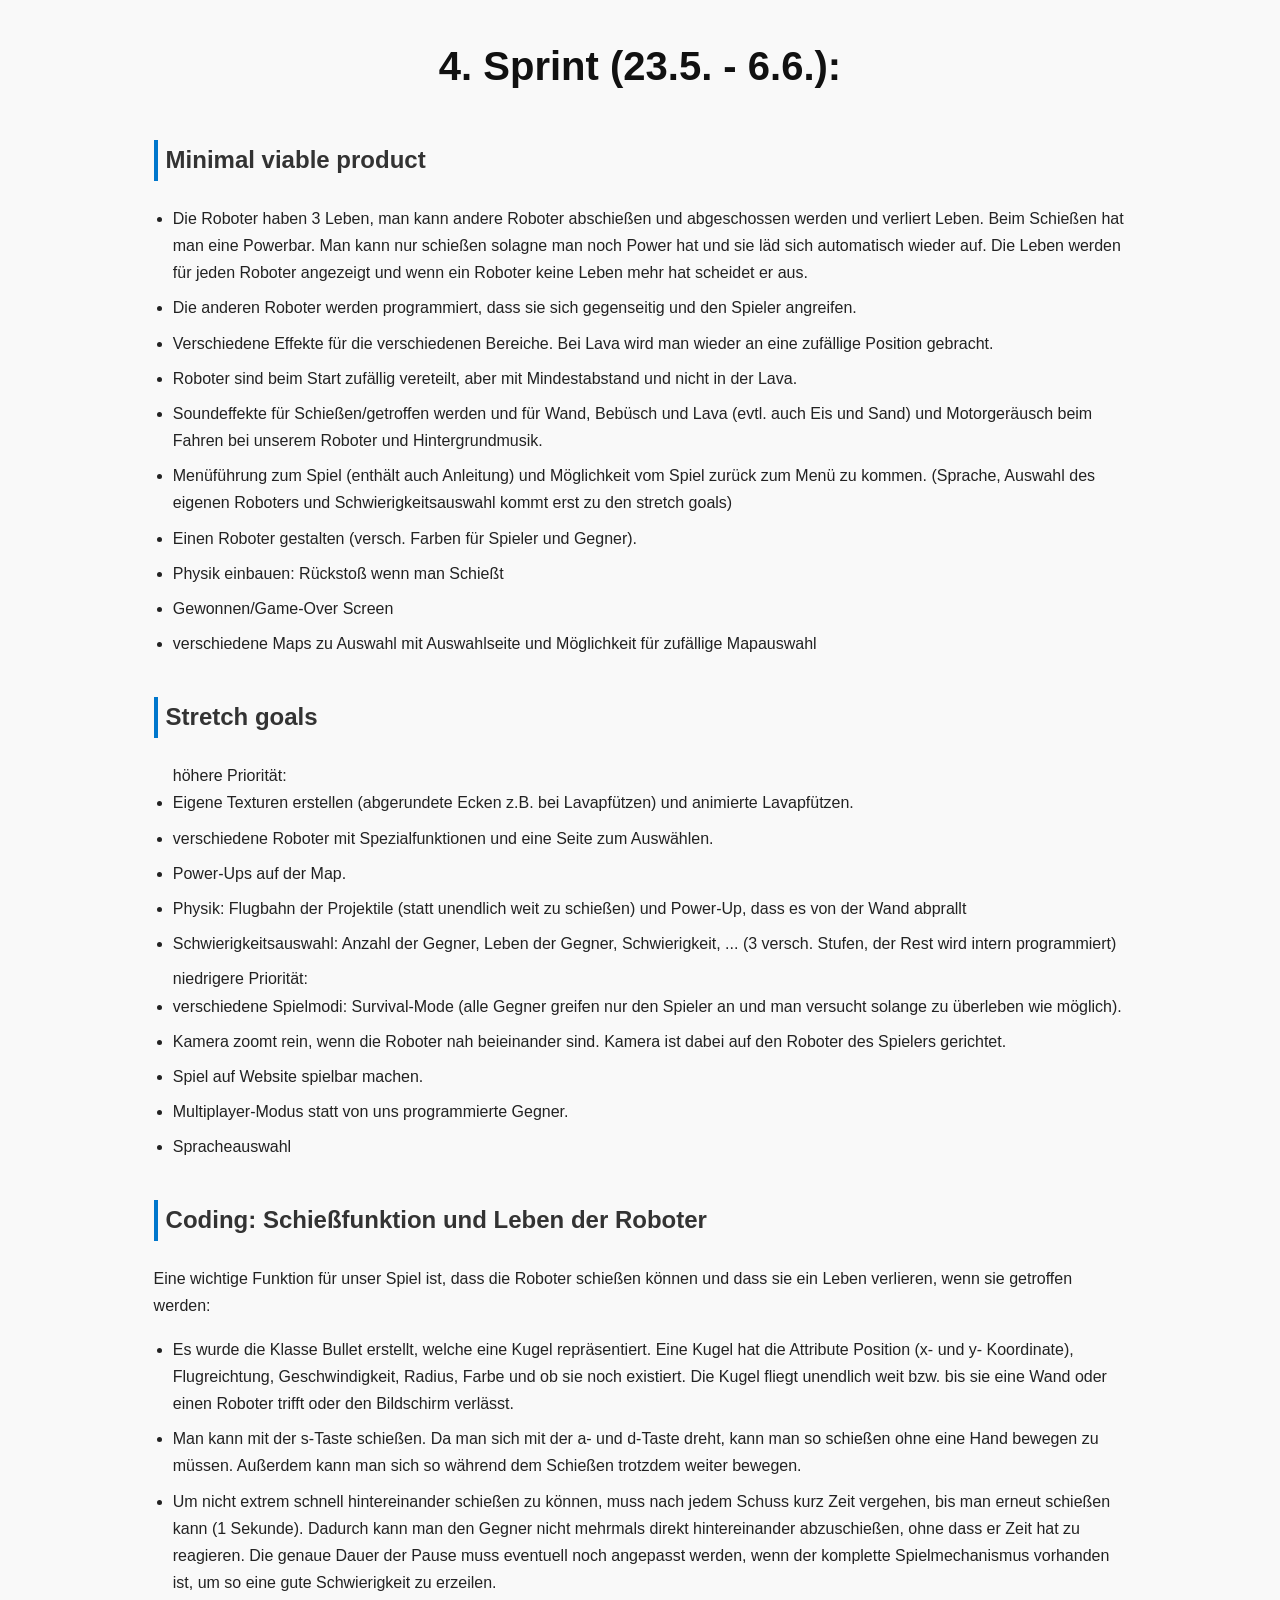
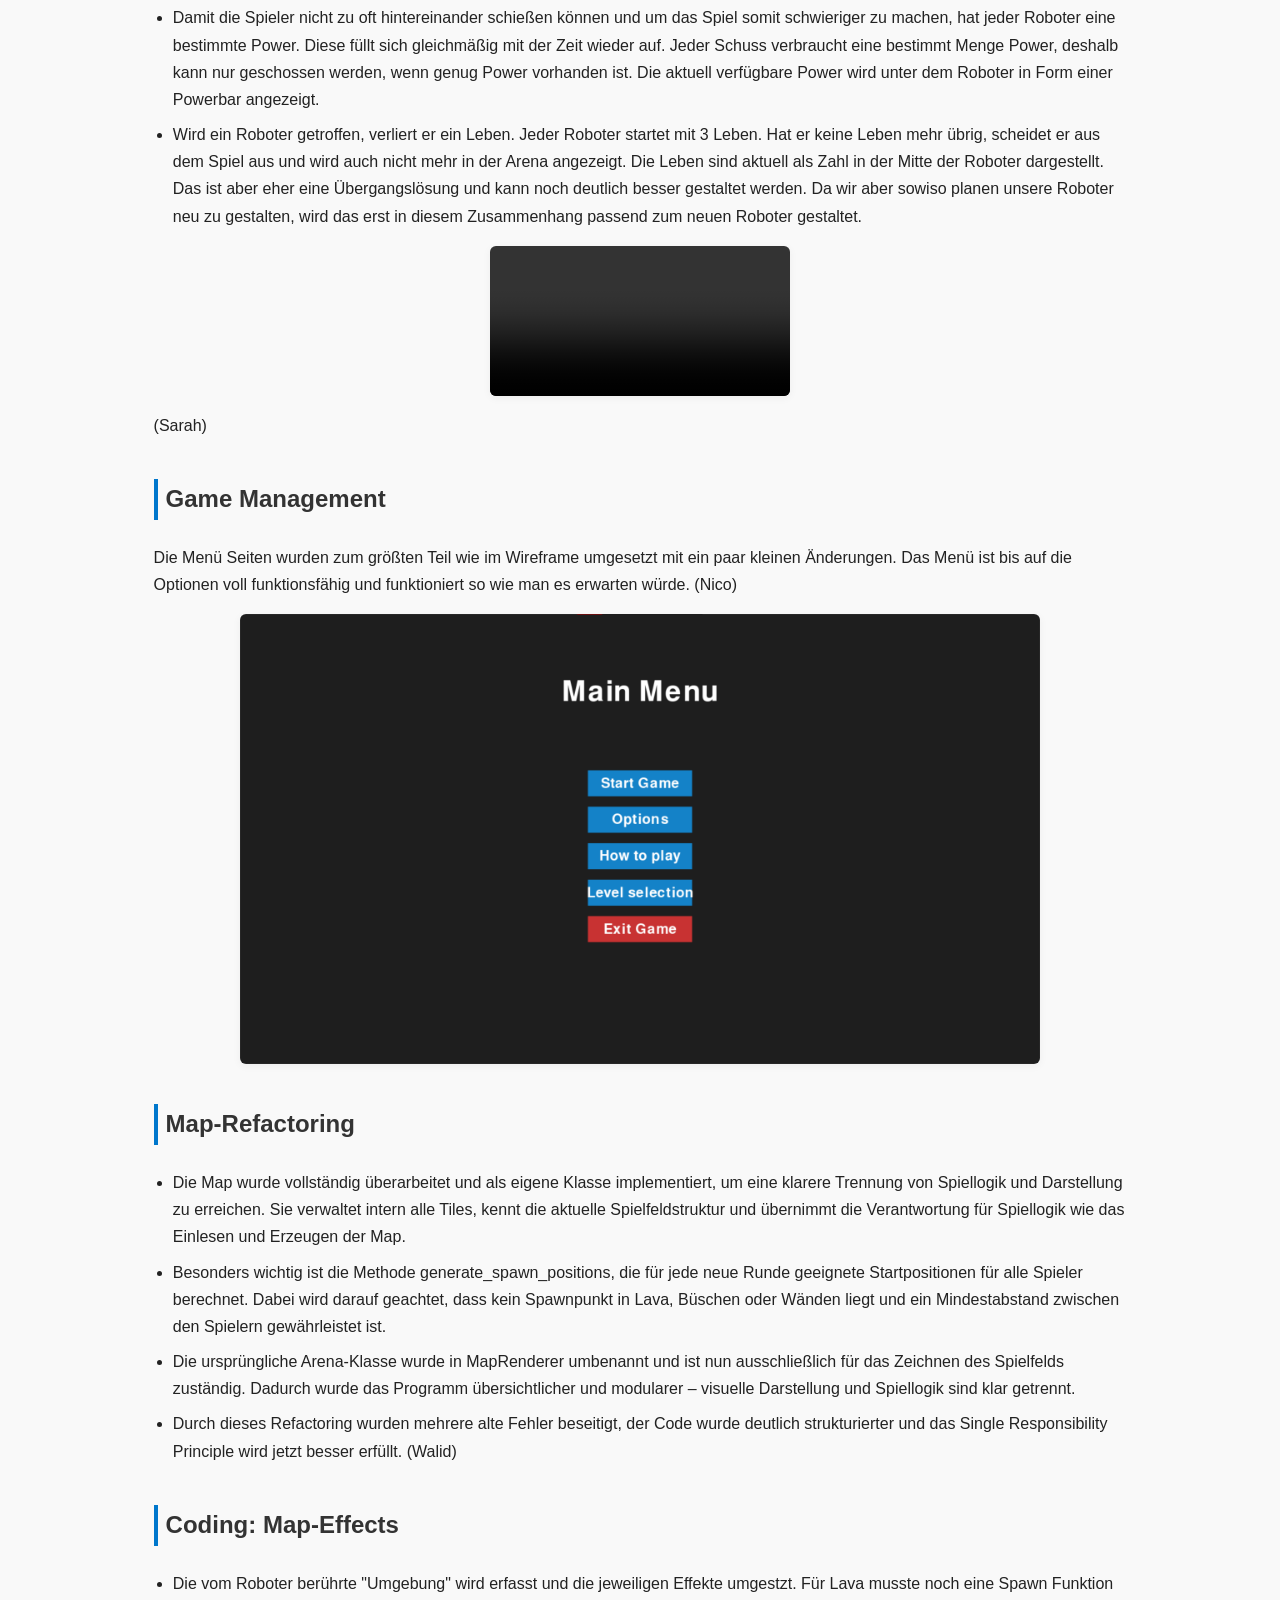
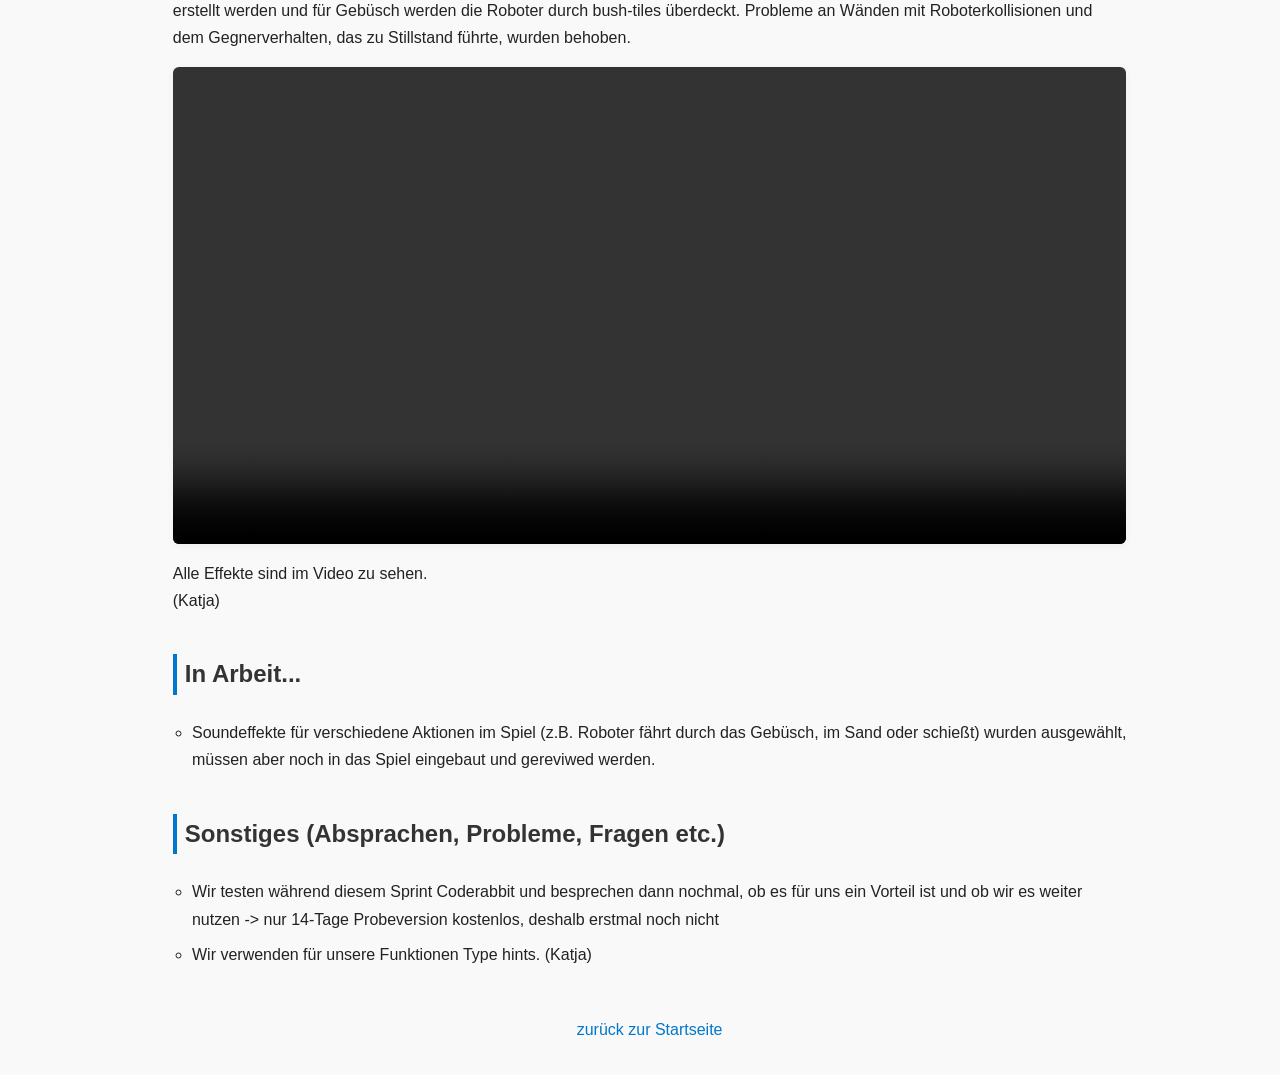
==== commit da9f7dee: "add section in Arbeit" ====
--- a/docs/Sprint_4/sprint4.html
+++ b/docs/Sprint_4/sprint4.html
@@ -155,7 +155,13 @@
             (Katja)
         </li>
 
-    <h3>Sonstiges (Absprachen, Probleme, Fragen etc.)</h3>
+    <h3>In Arbeit...</h3>
+    <ul>
+        <li>Soundeffekte für verschiedene Aktionen im Spiel (z.B. Roboter fährt durch das Gebüsch, im Sand oder schießt)
+            wurden ausgewählt, müssen aber noch in das Spiel eingebaut und gereviwed werden.</li>
+    </ul>
+    
+        <h3>Sonstiges (Absprachen, Probleme, Fragen etc.)</h3>
     <ul>
         <li>
             Wir testen während diesem Sprint Coderabbit und besprechen dann nochmal, ob es für uns ein Vorteil ist
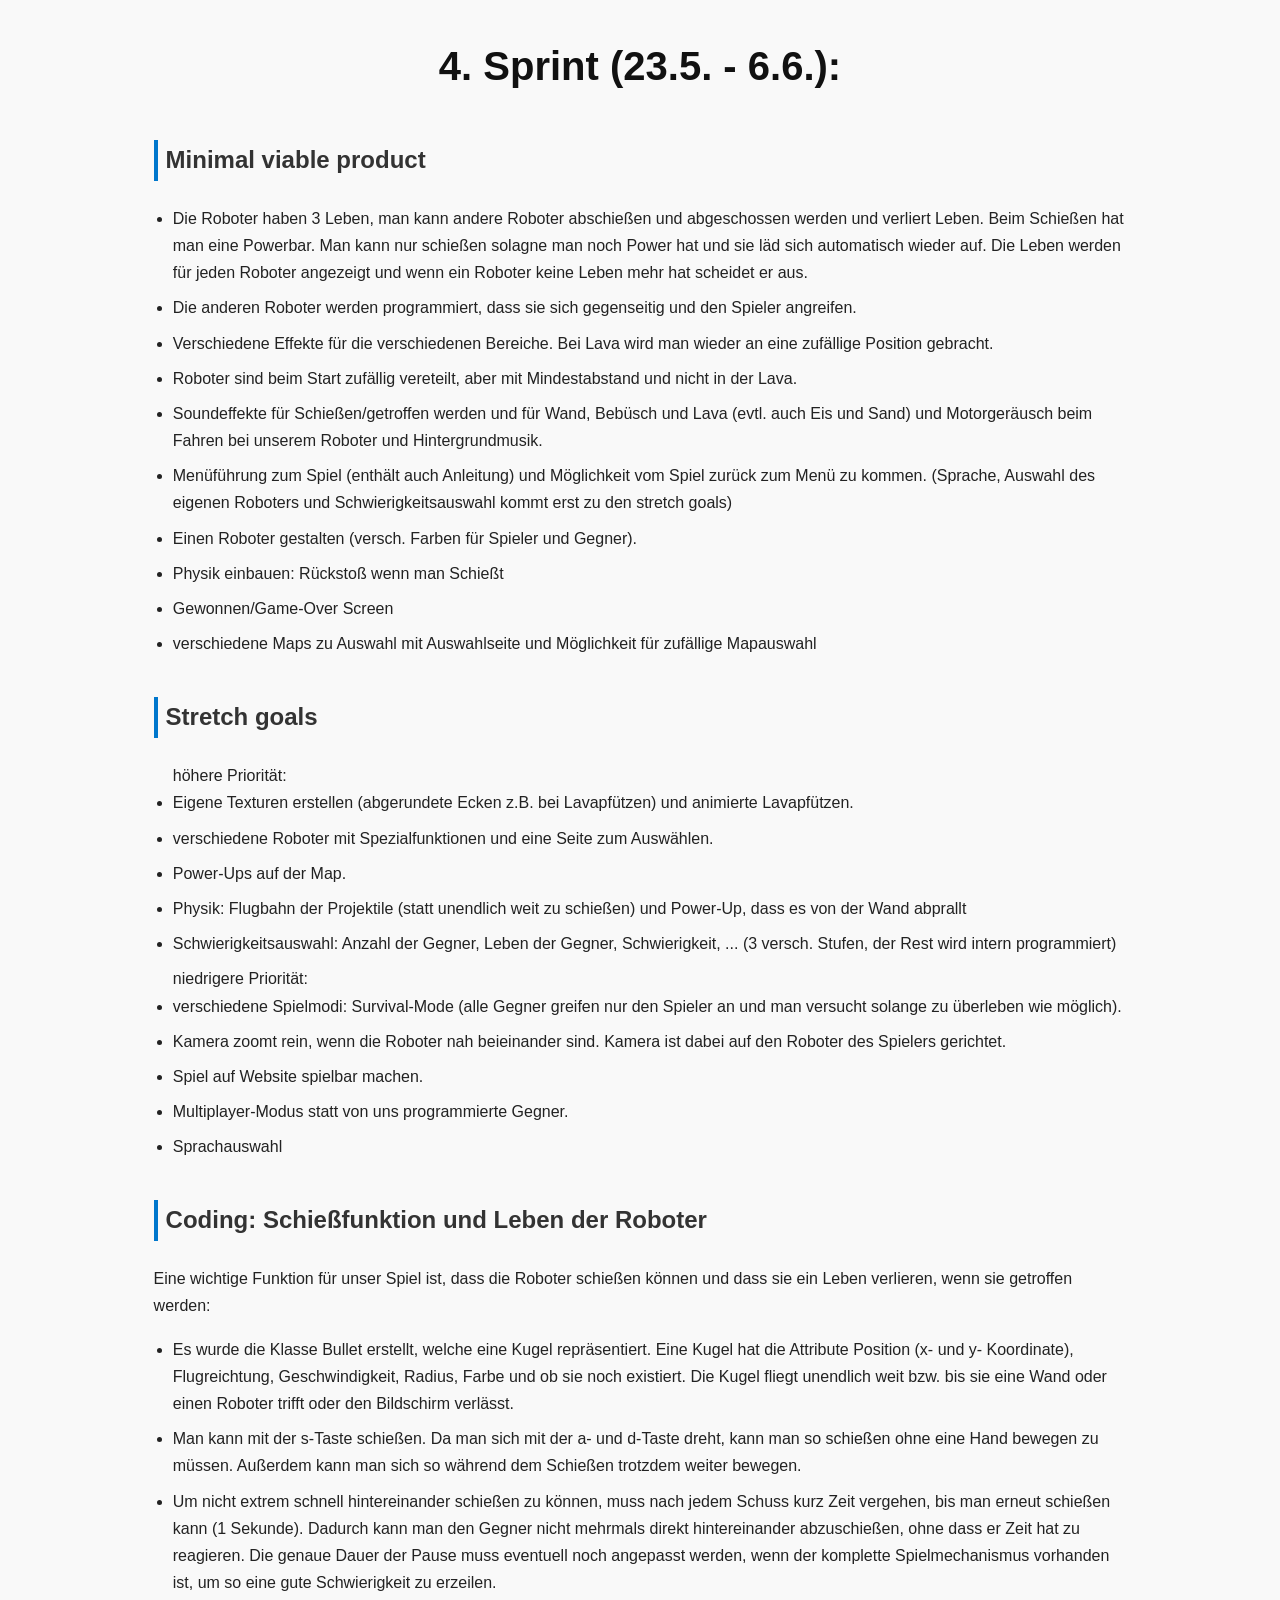
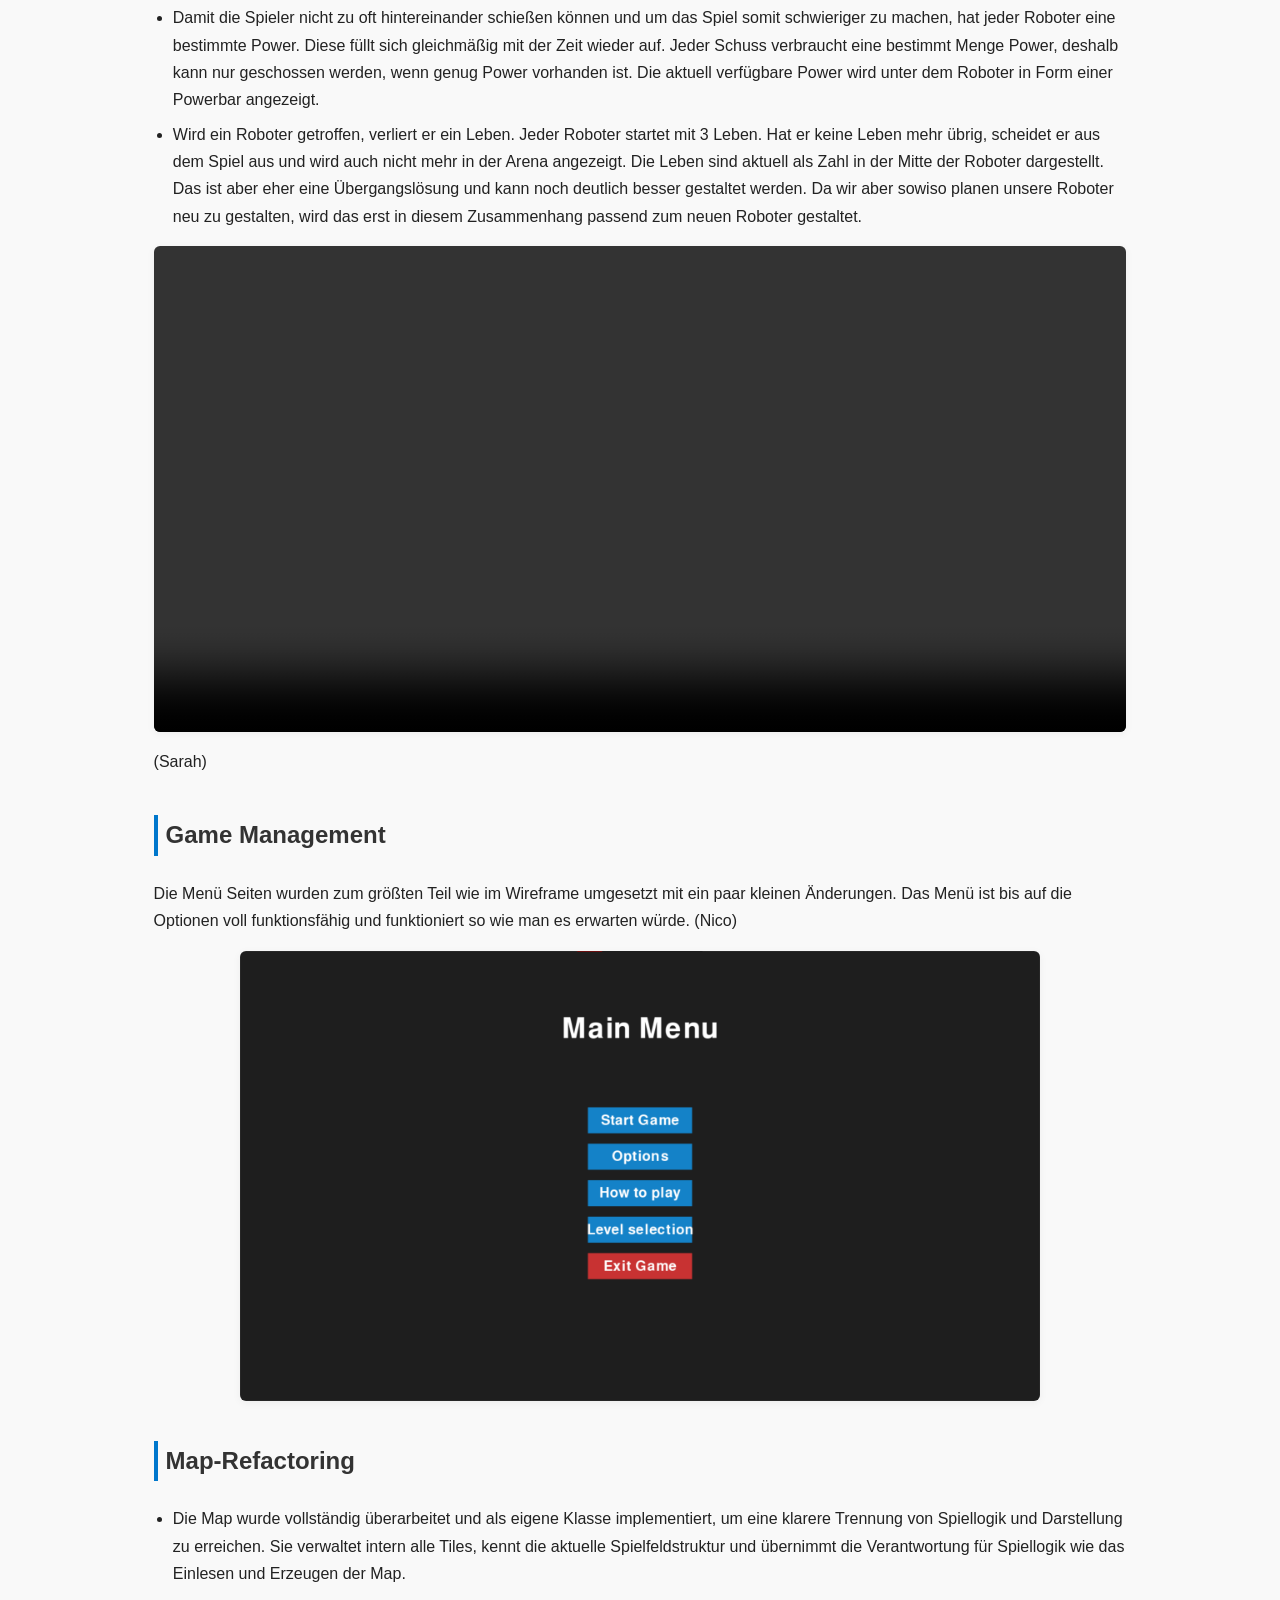
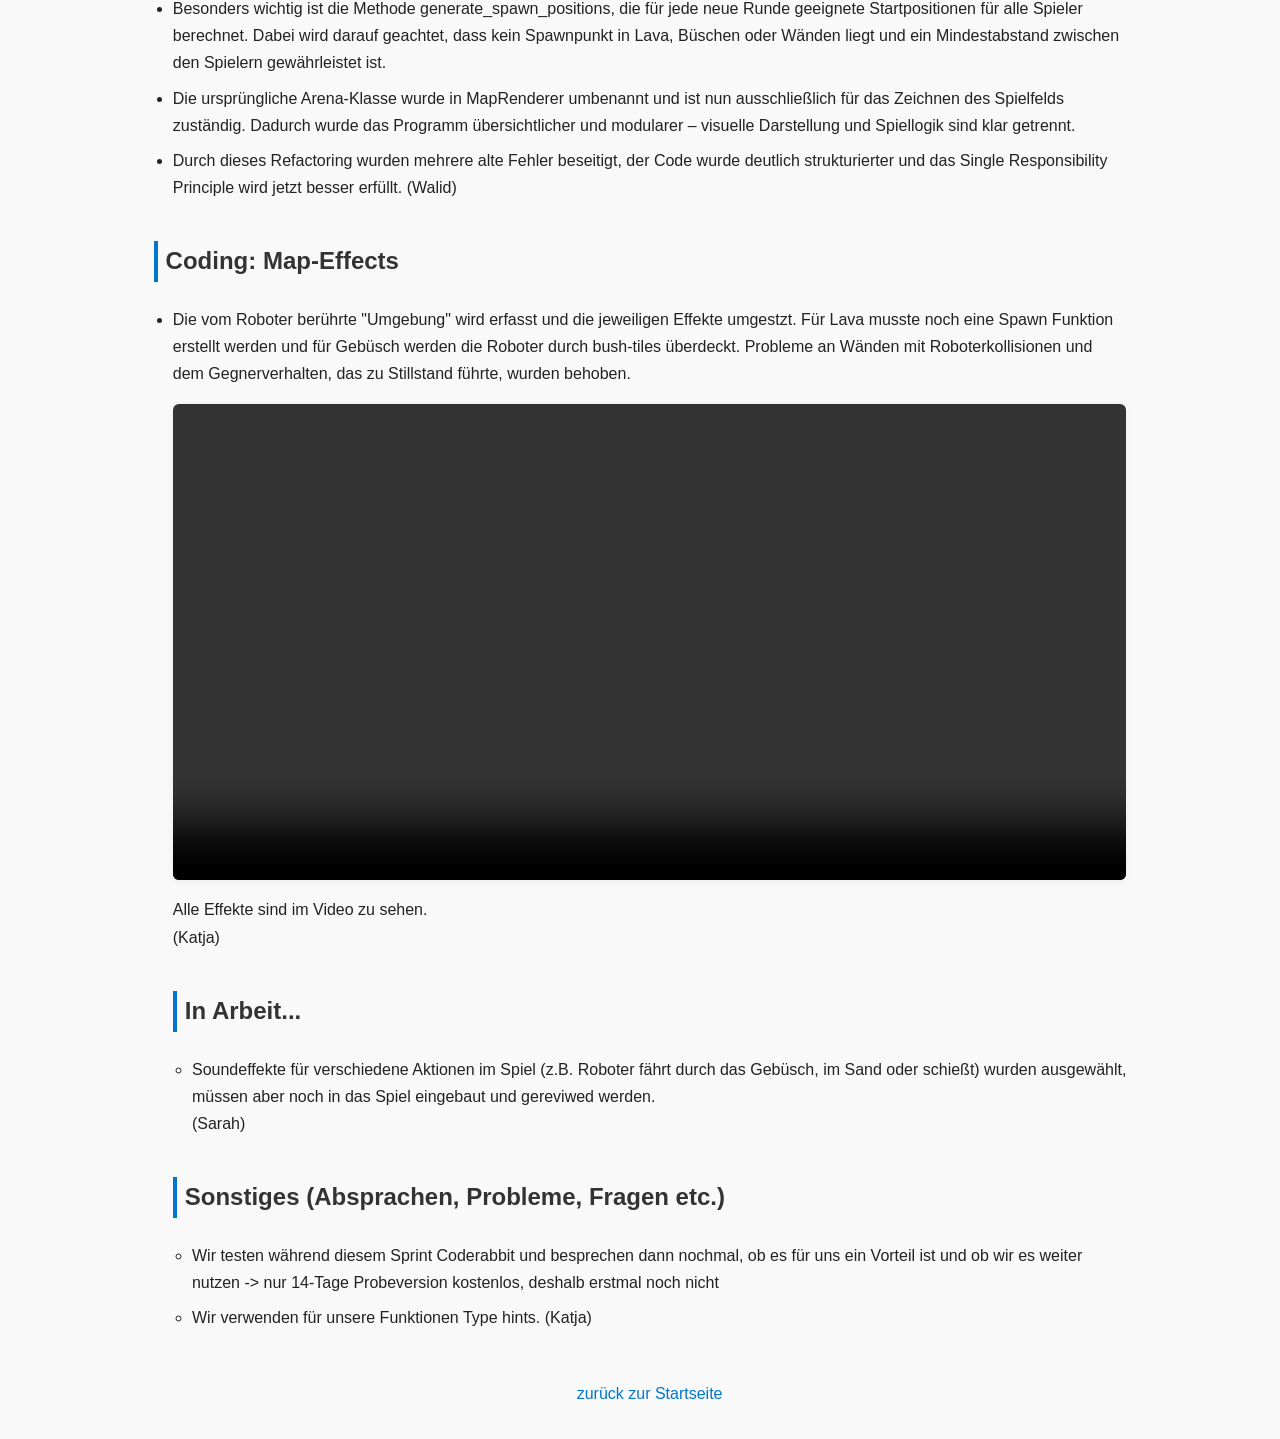
==== commit 5c5c48f5: "small changes" ====
--- a/docs/Sprint_4/sprint4.html
+++ b/docs/Sprint_4/sprint4.html
@@ -78,7 +78,7 @@
             Multiplayer-Modus statt von uns programmierte Gegner.
         </li>
         <li>
-            Spracheauswahl
+            Sprachauswahl
         </li>
     </ul>
 
@@ -112,7 +112,7 @@
             Da wir aber sowiso planen unsere Roboter neu zu gestalten, wird das erst in diesem Zusammenhang passend zum neuen Roboter gestaltet.
         </li>
     </ul>
-    <video controls>
+    <video width="1000" controls>
         <source src="screenshots/video_shooting_lives.mp4" type="video/mp4">
         Das Video kann nicht angezeigt werden.
     </video>
@@ -158,7 +158,9 @@
     <h3>In Arbeit...</h3>
     <ul>
         <li>Soundeffekte für verschiedene Aktionen im Spiel (z.B. Roboter fährt durch das Gebüsch, im Sand oder schießt)
-            wurden ausgewählt, müssen aber noch in das Spiel eingebaut und gereviwed werden.</li>
+            wurden ausgewählt, müssen aber noch in das Spiel eingebaut und gereviwed werden.<br>
+            (Sarah)
+        </li>
     </ul>
     
         <h3>Sonstiges (Absprachen, Probleme, Fragen etc.)</h3>
